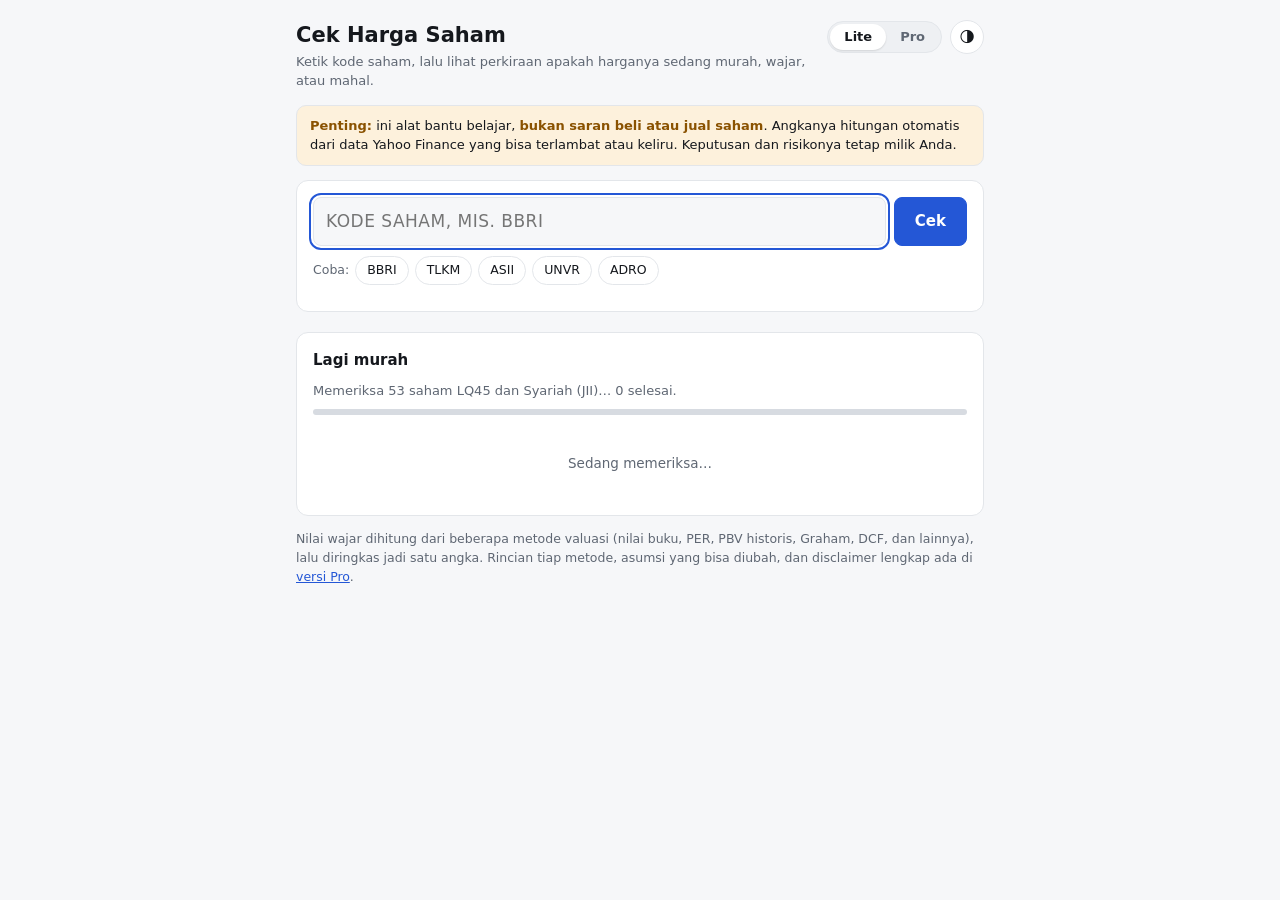
==== app/public/lite.html @ bb484443 "Versi Lite untuk orang awam + mesin bersama engine.js Dua versi tampilan yang bisa ditukar lewat tom" ====
<!doctype html>
<html lang="id">
<head>
<meta charset="utf-8">
<meta name="viewport" content="width=device-width, initial-scale=1">
<title>Cek Harga Saham · versi sederhana</title>
<link rel="stylesheet" href="ui.css">
<script src="engine.js"></script>
<style>
*{box-sizing:border-box}
[hidden]{display:none !important}
body{margin:0;background:var(--bg);color:var(--ink);font:15px/1.5 system-ui,-apple-system,"Segoe UI",Roboto,sans-serif}
.wrap{max-width:720px;margin:0 auto;padding:20px 16px 48px}
h1{font-size:21px;margin:0}
h2{font-size:15px;margin:0 0 10px}
a{color:var(--accent)}
.sub{color:var(--muted);font-size:13px}
.panel{background:var(--panel);border:1px solid var(--line);border-radius:12px;padding:16px}
.sr{position:absolute;width:1px;height:1px;padding:0;margin:-1px;overflow:hidden;clip:rect(0,0,0,0);white-space:nowrap;border:0}
button{font:inherit;background:var(--panel);color:var(--ink);border:1px solid var(--line);border-radius:8px;padding:8px 12px;cursor:pointer}
button:hover{border-color:var(--accent)}
button:disabled{opacity:.6;cursor:default}
input{font:inherit;color:var(--ink);background:var(--bg);border:1px solid var(--line);border-radius:8px;padding:11px 12px}
:focus-visible{outline:2px solid var(--accent);outline-offset:2px}

.warnbar{margin-top:14px;padding:10px 13px;border-radius:10px;background:var(--warn-bg);font-size:13px;border:1px solid var(--line)}
.warnbar b{color:var(--warn)}

/* ---- Kotak cari ---- */
.search{margin-top:14px}
.search form{display:flex;gap:8px}
.search input{flex:1;min-width:0;font-size:17px;text-transform:uppercase;letter-spacing:.5px}
.search button[type=submit]{background:var(--accent);color:var(--accent-ink);border-color:var(--accent);font-weight:600;padding:11px 20px}
/* iOS Safari memperbesar halaman bila kolom isian < 16px mendapat fokus. */
@media(max-width:600px){input{font-size:16px}}
.chips{display:flex;flex-wrap:wrap;gap:6px;margin-top:10px;align-items:center;font-size:12.5px;color:var(--muted)}
.chip{padding:4px 11px;border-radius:999px;font-size:12.5px}
.msg{margin-top:10px;font-size:13.5px;display:flex;align-items:center;gap:8px;flex-wrap:wrap}
.msg.err{color:var(--bad)}
.msg .why{color:var(--muted);flex-basis:100%}
.spin{display:inline-block;width:14px;height:14px;border:2px solid var(--bar);border-top-color:var(--accent);border-radius:50%;animation:sp .8s linear infinite;flex:none}
@keyframes sp{to{transform:rotate(360deg)}}

/* ---- Kartu hasil ---- */
.result{margin-top:14px}
.rhead{display:flex;justify-content:space-between;align-items:baseline;gap:10px;flex-wrap:wrap}
.rhead h2{margin:0;font-size:15px;font-weight:400}
.rcode{font-size:19px;font-weight:700}
.rname{color:var(--muted);font-size:13px}
.verdict{margin-top:14px;padding:16px;border-radius:10px;text-align:center;background:var(--neutral-bg)}
.verdict.v-buy{background:var(--good);color:var(--panel)}
.verdict.v-under{background:var(--good-bg);color:var(--good)}
.verdict.v-fair{background:var(--neutral-bg);color:var(--ink)}
.verdict.v-over{background:var(--bad-bg);color:var(--bad)}
.verdict.v-na{background:var(--neutral-bg);color:var(--muted)}
.vlabel{font-size:25px;font-weight:700;letter-spacing:.3px;line-height:1.2}
.vsub{font-size:14px;margin-top:4px;opacity:.95}
.prices{display:grid;grid-template-columns:1fr 1fr;gap:12px;margin-top:14px;text-align:center}
.prices .b{border:1px solid var(--line);border-radius:10px;padding:11px 8px}
.prices .l{font-size:12px;color:var(--muted)}
.prices .v{font-size:21px;font-weight:650;font-variant-numeric:tabular-nums;margin-top:2px}

/* Garis posisi harga di antara perkiraan terendah & tertinggi. Kedua penanda sengaja ditaruh di ketinggian berbeda
   (harga di atas garis, nilai wajar di bawahnya) supaya tidak pernah saling menutupi saat angkanya berdekatan;
   keterangannya ada di baris legenda di bawah. */
.scale{margin:20px 4px 0;position:relative;height:50px}
.scale .track{position:absolute;left:0;right:0;top:4px;height:8px;border-radius:4px;background:var(--bar)}
.scale .band{position:absolute;top:4px;height:8px;border-radius:4px;background:var(--good-bg);border:1px solid var(--good)}
.scale .fair{position:absolute;top:6px;width:3px;height:14px;margin-left:-1.5px;background:var(--good);border-radius:2px}
.scale .now{position:absolute;top:-2px;width:3px;height:14px;margin-left:-1.5px;background:var(--ink);border-radius:2px}
.scale .ends{position:absolute;top:24px;left:0;right:0;display:flex;justify-content:space-between;font-size:11.5px;color:var(--muted)}
.legend{display:flex;flex-wrap:wrap;gap:4px 16px;font-size:12px;color:var(--muted);margin:0 4px}
.legend span{display:flex;align-items:center;gap:5px}
.legend i{width:3px;height:13px;border-radius:2px;display:inline-block}

.facts{display:grid;grid-template-columns:repeat(3,1fr);gap:8px;margin-top:16px;text-align:center}
.facts > div{border:1px solid var(--line);border-radius:10px;padding:9px 6px}
.facts .l{font-size:11.5px;color:var(--muted);line-height:1.3}
.facts .v{font-size:16px;font-weight:650;font-variant-numeric:tabular-nums;margin-top:3px}
@media(max-width:420px){.facts .l{font-size:11px}}

.flags{margin-top:14px;display:flex;flex-direction:column;gap:7px}
.flag{font-size:13px;padding:9px 11px;border-radius:9px;background:var(--neutral-bg);color:var(--ink)}
.flag.w{background:var(--warn-bg)}
.flag.b{background:var(--bad-bg);color:var(--bad)}

details.exp{margin-top:14px;border:1px solid var(--line);border-radius:10px;background:var(--bg)}
details.exp summary{cursor:pointer;padding:11px 13px;font-weight:600;font-size:14px;list-style:none;display:flex;gap:8px;align-items:center}
details.exp summary::-webkit-details-marker{display:none}
details.exp summary::before{content:"▸";color:var(--muted)}
details.exp[open] summary::before{content:"▾"}
details.exp .body{padding:0 13px 13px;font-size:13.5px;line-height:1.6;color:var(--ink)}
details.exp .body p{margin:0 0 9px}
details.exp .body b{font-weight:650}
.foot{margin-top:14px;font-size:12.5px;color:var(--muted)}

/* ---- Daftar "Lagi murah" ---- */
.listsec{margin-top:20px}
.progress{height:6px;background:var(--bar);border-radius:3px;overflow:hidden;margin-top:8px}
.progress i{display:block;height:100%;background:var(--accent);transition:width .3s}
.rows{display:flex;flex-direction:column;gap:7px;margin-top:12px}
.rowbtn{display:flex;align-items:center;gap:10px;width:100%;text-align:left;padding:10px 12px;border-radius:10px;background:var(--bg)}
.rowbtn .rk{color:var(--muted);font-weight:650;font-variant-numeric:tabular-nums;width:18px;flex:none}
.rowbtn .cd{font-weight:650;width:58px;flex:none}
.rowbtn .nm{color:var(--muted);font-size:12.5px;flex:1;min-width:0;overflow:hidden;text-overflow:ellipsis;white-space:nowrap}
.rowbtn .ds{font-weight:650;font-variant-numeric:tabular-nums;flex:none;color:var(--good)}
/* Baris terpilih ditandai palang tebal di tepi kiri, bukan warna saja (dan aria-current untuk pembaca layar). */
.rowbtn.sel{border-color:var(--accent);box-shadow:inset 4px 0 0 var(--accent)}
@media(max-width:480px){.rowbtn .nm{display:none}}
.pill{display:inline-block;padding:2px 9px;border-radius:999px;font-size:11.5px;font-weight:650;flex:none}
.p-buy{background:var(--good);color:var(--panel)}
.p-under{background:var(--good-bg);color:var(--good)}
.p-fair{background:var(--neutral-bg);color:var(--muted)}
.p-over{background:var(--bad-bg);color:var(--bad)}
.p-na{background:var(--neutral-bg);color:var(--muted)}
.p-warn{background:var(--warn-bg);color:var(--warn)}
.empty{padding:26px 10px;text-align:center;color:var(--muted);font-size:13.5px}
</style>
</head>
<body>
<div class="wrap">
  <div class="topbar">
    <div class="brand">
      <h1>Cek Harga Saham</h1>
      <div class="sub">Ketik kode saham, lalu lihat perkiraan apakah harganya sedang murah, wajar, atau mahal.</div>
    </div>
    <div class="topright">
      <div class="verswitch" role="group" aria-label="Pilih versi tampilan">
        <span class="cur" aria-current="page">Lite</span><a href="index.html">Pro</a>
      </div>
      <button id="theme" type="button"></button>
    </div>
  </div>

  <div class="warnbar"><b>Penting:</b> ini alat bantu belajar, <b>bukan saran beli atau jual saham</b>. Angkanya hitungan
    otomatis dari data Yahoo Finance yang bisa terlambat atau keliru. Keputusan dan risikonya tetap milik Anda.</div>

  <div class="panel search">
    <form id="form">
      <input id="code" placeholder="Kode saham, mis. BBRI" autocomplete="off" aria-label="Kode saham" autofocus>
      <button type="submit" id="go">Cek</button>
    </form>
    <div class="chips">Coba:
      <button class="chip" data-c="BBRI">BBRI</button><button class="chip" data-c="TLKM">TLKM</button>
      <button class="chip" data-c="ASII">ASII</button><button class="chip" data-c="UNVR">UNVR</button>
      <button class="chip" data-c="ADRO">ADRO</button>
    </div>
    <div id="msg"></div>
    <div class="sr" id="live" role="status" aria-live="polite"></div>
  </div>

  <div id="result" class="result"></div>

  <div class="listsec">
    <div class="panel">
      <h2 id="list-title" tabindex="-1">Lagi murah</h2>
      <div class="sub" id="list-desc"></div>
      <div id="list-prog"></div>
      <div class="rows" id="rows"></div>
      <div class="empty" id="rows-empty" hidden></div>
    </div>
  </div>

  <div class="foot">
    Nilai wajar dihitung dari beberapa metode valuasi (nilai buku, PER, PBV historis, Graham, DCF, dan lainnya), lalu
    diringkas jadi satu angka. Rincian tiap metode, asumsi yang bisa diubah, dan disclaimer lengkap ada di
    <a href="index.html">versi Pro</a>.
  </div>
</div>

<script>
// Versi Lite: satu kotak cari + daftar saham termurah. Semua perhitungan, penyimpanan, dan antrean scan memakai
// engine.js yang sama dengan versi Pro, jadi angka di kedua versi selalu sama.

// Tanpa engine.js seluruh skrip ini mati sementara halamannya tetap tergambar lengkap: kotak cari yang tidak
// menghasilkan apa-apa lebih membingungkan daripada pesan galat.
if(typeof readJSON === "undefined"){
  document.getElementById("msg").className = "msg err";
  document.getElementById("msg").textContent =
    "Halaman gagal dimuat sepenuhnya: engine.js tidak terbaca, jadi tombol di halaman ini tidak berfungsi. Muat ulang halaman (Ctrl+F5).";
  throw new Error("engine.js tidak dimuat");
}

const LITE_N = 10;                 // batas jumlah baris daftar "Lagi murah"
const LS_LAST = "idx-scanner-lite-terakhir";
const AGG_WORD = {median:"nilai tengah", mean:"rata-rata", min:"angka paling rendah"};

// Status dari value() diterjemahkan ke bahasa sehari-hari. Keterangan "Wajar" menyebut batasnya (FAIR_BAND di
// engine.js) supaya tidak pernah bertabrakan dengan kalimat ringkas di bawahnya.
const VERDICT = {
  buy:   {cls:"v-buy",   pill:"p-buy",   label:"Murah",           sub:"Harga jauh di bawah perkiraan wajar"},
  under: {cls:"v-under", pill:"p-under", label:"Agak murah",      sub:"Harga sedikit di bawah perkiraan wajar"},
  fair:  {cls:"v-fair",  pill:"p-fair",  label:"Wajar",           sub:`Harga masih di sekitar perkiraan wajar (sampai ${fmtN(FAIR_BAND*100)}% di atasnya)`},
  over:  {cls:"v-over",  pill:"p-over",  label:"Mahal",           sub:`Harga lebih dari ${fmtN(FAIR_BAND*100)}% di atas perkiraan wajar`},
  few:   {cls:"v-na",    pill:"p-na",    label:"Belum bisa dinilai", sub:"Data emiten ini terlalu sedikit untuk dihitung"},
  na:    {cls:"v-na",    pill:"p-na",    label:"Belum bisa dinilai", sub:"Nilai wajarnya tidak bisa dihitung dari data yang ada"},
};
// Nilai wajar belum layak jadi patokan: angka besarnya disembunyikan, bukan cuma diberi catatan kecil.
const vague = v => v.status==="few" || v.status==="na" || v.fair==null;

let shown = null;        // kode yang sedang ditampilkan di kartu hasil
let busyCode = null;     // kode yang sedang dicari lewat kotak cari
let reqSeq = 0;          // nomor pencarian terakhir: jawaban yang lebih lama tidak boleh menimpa yang lebih baru
let errMsg = "";         // pesan gagal dari kotak cari
let infoMsg = "";        // pemberitahuan biasa (bukan kegagalan)
let LP = null;           // progres pemindaian daftar: {total, done, failed, why}
let renderTimer = 0, pauseTimer = 0, pauseSeen = false;

function scheduleRender(){ if(!renderTimer) renderTimer = setTimeout(()=>{ renderTimer = 0; render(); }, 250); }
function announce(text){ $("live").textContent = text; }

// ---------- Kotak cari ----------
function lookUp(raw){
  const codes = parseCodes(raw), code = codes[0];
  if(!code){
    errMsg = "Ketik dulu kode sahamnya, misalnya BBRI.";
    infoMsg = ""; busyCode = null; render(); announce(errMsg); return;
  }
  if(!/^[A-Z]{2,6}$/.test(code)){
    errMsg = `"${code}" bukan kode saham yang benar. Kode saham IDX hanya terdiri dari huruf, misalnya BBRI.`;
    infoMsg = ""; busyCode = null; render(); announce(errMsg); return;
  }
  const prev = shown, req = ++reqSeq;
  busyCode = code; errMsg = ""; shown = code;
  // Versi Pro menerima banyak kode sekaligus; di sini sisanya dilewati, jadi katakan sekalian.
  infoMsg = codes.length > 1
    ? `Versi ini mengecek satu saham sekali jalan, jadi ${codes.slice(1).join(", ")} dilewati. Beberapa kode sekaligus bisa di versi Pro.`
    : "";
  render();
  fetchStock(code, {urgent:true}).then(s=>{
    if(req !== reqSeq) return;        // pengguna sudah mencari kode lain: jangan tukar kartunya
    shown = s.code;
    saveHist(h => [s.code, ...h.filter(x=>x!==s.code)]);
    try{ localStorage.setItem(LS_LAST, s.code); }catch(e){}
    announce(verdictText(s.code));
  }).catch(e=>{
    if(req !== reqSeq) return;
    errMsg = `${code}: ${e.message}`;
    // Gagal: kembalikan kartu yang tadi dibaca, jangan dikosongkan.
    if(shown===code && !DATA[code]) shown = prev;
    announce(errMsg);
  }).finally(()=>{ if(req === reqSeq){ busyCode = null; render(); } });
}
// Yang diumumkan ke pembaca layar adalah jawabannya, bukan sekadar "selesai".
function verdictText(code){
  const s = DATA[code];
  if(!s) return `${code} belum ada datanya.`;
  const V = VERDICT[value(s).status];
  return `${code}: ${V.label}. ${V.sub}.`;
}
// Jeda bersama di engine.js (10–60 detik setelah 429 / jaringan putus) tidak boleh terlihat seperti halaman macet.
function pauseLine(){
  const ms = pausedUntil();
  return ms > 0 ? `Menunggu ${Math.ceil(ms/1000)} detik: ${pauseWhy()}.` : "";
}
function watchPause(){
  const on = pausedUntil() > 0;
  if(on && !pauseSeen){ pauseSeen = true; announce(`Pemeriksaan dijeda sebentar: ${pauseWhy()}.`); }
  if(on && !pauseTimer) pauseTimer = setInterval(()=>{
    if(pausedUntil() <= 0){ clearInterval(pauseTimer); pauseTimer = 0; pauseSeen = false; }
    render();
  }, 1000);
}

function renderMsg(){
  const el = $("msg"), why = pauseLine();
  if(busyCode) return void(el.className = "msg",
    el.innerHTML = `<span class="spin"></span>Mengambil data <b>${esc(busyCode)}</b>…${why ? `<span class="why">${esc(why)}</span>` : ""}`);
  if(errMsg) return void(el.className = "msg err", el.textContent = errMsg);
  if(infoMsg) return void(el.className = "msg", el.textContent = infoMsg);
  el.className = "msg"; el.textContent = "";
}

// ---------- Kartu hasil ----------
// Kalimat ringkas: harga sekarang dibanding perkiraan nilai wajar.
function summarySentence(v){
  const price = `Rp ${fmtN(v.price)}`;
  if(vague(v)) return `Harga ${esc(v.code)} sekarang <b>${price}</b>. Data yang ada belum cukup untuk memperkirakan harga wajarnya, jadi halaman ini belum menilai murah atau mahalnya.`;
  const fair = `Rp ${fmtN(v.fair)}`;
  // Di bawah setengah persen angkanya dibulatkan jadi "0%": sebut saja sama, jangan "0% lebih murah".
  if(Math.abs(v.mos) < 0.005) return `Harga sekarang <b>${price}</b>, kira-kira sama dengan perkiraan harga wajarnya (<b>${fair}</b>).`;
  if(v.mos > 0) return `Harga sekarang <b>${price}</b>, sedangkan perkiraan harga wajarnya <b>${fair}</b>. Jadi harga sekarang sekitar <b>${fmtP(v.mos,0)} lebih murah</b> dari perkiraan itu.`;
  // MoS tidak punya batas bawah: "1.119% lebih mahal" tidak berarti apa-apa, jadi sebut kelipatannya.
  if(v.mos < -1) return `Harga sekarang <b>${price}</b>, sedangkan perkiraan harga wajarnya <b>${fair}</b>. Jadi harga sekarang sekitar <b>${fmtN(v.price/v.fair,1)}x</b> perkiraan itu.`;
  return `Harga sekarang <b>${price}</b>, sedangkan perkiraan harga wajarnya <b>${fair}</b>. Jadi harga sekarang sekitar <b>${fmtP(-v.mos,0)} lebih mahal</b> dari perkiraan itu.`;
}

// Posisi harga di antara perkiraan terendah dan tertinggi dari metode yang terpakai.
function scaleHtml(v){
  if(v.lo==null || v.hi==null || v.fair==null || !(v.hi > v.lo)) return "";
  const lo = Math.min(v.lo, v.price), hi = Math.max(v.hi, v.price), span = hi - lo;
  // Penanda digambar dari titik tengahnya (margin-left −1,5px), jadi dijepit agar tidak keluar dari garis.
  const pct = x => `${Math.min(99.4, Math.max(0.6, (x - lo) / span * 100)).toFixed(1)}%`;
  return `<div class="scale">
    <div class="track"></div>
    <div class="band" style="left:${pct(v.lo)};right:${(100 - (v.hi - lo) / span * 100).toFixed(1)}%"></div>
    <div class="fair" style="left:${pct(v.fair)}"></div>
    <div class="now" style="left:${pct(v.price)}"></div>
    <div class="ends"><span>Rp ${fmtN(lo)}</span><span>Rp ${fmtN(hi)}</span></div>
  </div>
  <div class="legend">
    <span><i style="background:var(--ink)"></i>Harga sekarang (di atas garis)</span>
    <span><i style="background:var(--good)"></i>Perkiraan wajar (di bawah garis)</span>
    <span><i style="background:var(--good-bg);border:1px solid var(--good);width:14px"></i>Rentang ${v.n} metode</span>
  </div>`;
}

// Catatan penting yang harus dibaca orang awam sebelum mempercayai angkanya.
function flagsHtml(v){
  const f = [], murahan = v.status==="buy" || v.status==="under";
  if(v.status==="few") f.push(["w", `Hanya ${v.n} dari ${A.minN} metode minimal yang bisa dihitung untuk saham ini, jadi perkiraan nilai wajarnya belum bisa dipakai.`]);
  // Ekuitas habis dimakan rugi: keadaan neraca paling buruk yang bisa ditemui, jadi disebut paling tegas.
  if(!(v.bvps > 0)) f.push(["b", "Nilai buku (aset bersih per saham) perusahaan ini <b>nol atau negatif</b>, jadi perbandingan harga terhadap nilai buku tidak bisa dipakai dan sisa perkiraannya jauh lebih rapuh."]);
  if(v.weak==="Rugi") f.push(["b", "Perusahaan ini sedang <b>rugi</b>. Perkiraan nilai wajarnya hanya dari nilai aset, dan saham yang terlihat murah saat rugi sering kali murah karena memang bermasalah."]);
  else if(v.weak==="ROE↓") f.push(["w", (v.roe!=null && v.roe < 0
    ? `Perusahaan ini <b>merugi atas modalnya</b> (ROE ${fmtP(v.roe,1)}).`
    : `Keuntungan dibanding modalnya kecil (ROE ${fmtP(v.roe,1)}).`)
    + (murahan ? " Jadi belum tentu murah meski harganya terlihat rendah." : "")]);
  if(isStale(v)) f.push(["w", `Data ini diambil ${esc(fmtT(v.at))} dan sudah agak lama; harga serta angkanya bisa berbeda sekarang. Tekan "Cek ulang" di bawah untuk memperbaruinya.`]);
  const lk = lkInfo(v);
  if(lk.key==="late") f.push(["w", `Laporan keuangan terakhir yang dipakai adalah ${esc(lk.q)}; laporan ${esc(lk.want)} belum ada di Yahoo Finance.`]);
  else if(lk.key==="old") f.push(["b", `Laporan keuangan yang dipakai sudah tertinggal: masih ${esc(lk.q)}, padahal seharusnya sudah ada ${esc(lk.want)}.`]);
  else if(lk.key==="na") f.push(["w", "Periode laporan keuangan tidak diketahui dari data Yahoo Finance."]);
  if(v.partial?.length) f.push(["w", `Sebagian data gagal diambil (${esc(v.partial.join(", "))}), jadi perkiraannya kurang lengkap. Coba cek lagi beberapa saat lagi.`]);
  if(v.pbv!=null && v.pbv < 1) f.push(["", "Harga saham ini di bawah nilai bukunya (aset bersih per saham)."]);
  return f.length ? `<div class="flags">${f.map(([c,t])=>`<div class="flag ${c}">${t}</div>`).join("")}</div>` : "";
}

// Asumsi hitungan dipakai bersama versi Pro lewat localStorage, jadi penjelasannya ikut asumsi yang berlaku,
// bukan angka bawaan yang ditulis tangan.
const methodCount = () => METHODS.filter(m=>A.on[m.id]).length;
const asumsiDiubah = () => Object.keys(DEFAULTS).some(k => k==="on"
  ? METHODS.some(m => !!A.on[m.id] !== !!DEFAULTS.on[m.id])
  : A[k] !== DEFAULTS[k]);
function explainerHtml(){
  const agg = AGG_WORD[A.agg] || "nilai tengah";
  return `<div class="body">
    <p><b>Perkiraan harga wajar</b> adalah ${agg} dari sampai ${methodCount()} cara menghitung harga saham: dari nilai
      aset perusahaan, dari labanya, dari dividennya, dan dari arus kasnya. Tiap cara memberi angka berbeda, dan yang
      dipakai di sini adalah ${agg} dari semuanya. Ini perkiraan kasar, bukan harga yang "seharusnya".</p>
    <p><b>Murah / wajar / mahal</b> hanya membandingkan harga sekarang dengan perkiraan tadi. Disebut
      <b>Murah</b> bila harga minimal ${fmtN(A.mos)}% di bawah perkiraan, <b>Agak murah</b> bila di bawah tapi
      belum sebanyak itu, <b>Wajar</b> bila harga masih dalam ${fmtN(FAIR_BAND*100)}% di atas perkiraan, dan
      <b>Mahal</b> bila lebih dari itu. Dua pengecualian: perusahaan yang sedang rugi tidak pernah diberi label
      <b>Murah</b>, dan saham yang cara hitungnya kurang dari ${fmtN(A.minN)} tidak diberi label sama sekali.</p>
    ${asumsiDiubah() ? `<p><b>Catatan:</b> asumsi hitungan di browser ini sudah diubah dari bawaannya lewat
      <a href="index.html#home">versi Pro</a>, jadi angka di halaman ini mengikuti asumsi itu.</p>` : ""}
    <p><b>Harga ÷ nilai buku</b> (PBV) membandingkan harga dengan kekayaan bersih perusahaan per saham. Di bawah
      1x berarti harga saham lebih murah daripada nilai aset bersihnya di atas kertas.</p>
    <p><b>Harga ÷ laba setahun</b> (PER) kira-kira berapa tahun laba perusahaan untuk menutup harga sahamnya,
      kalau labanya tetap segitu. Semakin kecil semakin murah, tapi angka kecil juga bisa berarti pasar
      memperkirakan labanya akan turun.</p>
    <p><b>Dividen setahun</b> adalah dividen 12 bulan terakhir dibagi harga sekarang. Dividen masa lalu tidak
      menjamin dividen tahun depan.</p>
    <p>Harga saham naik-turun karena banyak hal yang tidak dihitung di sini: prospek bisnis, kualitas manajemen,
      utang, kondisi ekonomi, dan sentimen pasar. Saham yang terlihat murah bisa saja murah karena ada masalah
      yang belum terlihat di laporan keuangan.</p>
  </div>`;
}

function resultHtml(){
  if(!shown) return "";
  const s = DATA[shown];
  if(!s) return "";   // sedang diambil: pesannya ada di kotak cari
  const v = value(s), V = VERDICT[v.status], kabur = vague(v);
  return `<div class="panel" role="region" aria-labelledby="rtitle">
    <div class="rhead">
      <h2 id="rtitle" tabindex="-1" data-fk="title"><span class="rcode">${esc(v.code)}</span> <span class="rname">${esc(v.name || "")}</span></h2>
      <div class="sub">${esc(sectorName(v.sector))}</div>
    </div>
    <div class="verdict ${V.cls}">
      <div class="vlabel">${V.label}</div>
      <div class="vsub">${V.sub}</div>
    </div>
    <div class="prices">
      <div class="b"><div class="l">Harga sekarang</div><div class="v">${v.price==null ? "–" : "Rp " + fmtN(v.price)}</div></div>
      <div class="b"><div class="l">Perkiraan harga wajar</div><div class="v">${kabur ? "–" : "Rp " + fmtN(v.fair)}</div></div>
    </div>
    ${kabur ? "" : scaleHtml(v)}
    <p style="margin:16px 0 0;font-size:14px">${summarySentence(v)}</p>
    <div class="facts">
      <div><div class="l">Harga ÷ nilai buku</div><div class="v">${fmtX(v.pbv)}</div></div>
      <div><div class="l">Harga ÷ laba setahun</div><div class="v">${fmtX(v.per)}</div></div>
      <div><div class="l">Dividen setahun</div><div class="v">${v.dy ? fmtP(v.dy,1) : "–"}</div></div>
    </div>
    ${flagsHtml(v)}
    <details class="exp">
      <summary data-fk="exp">Apa artinya angka-angka ini?</summary>
      ${explainerHtml()}
    </details>
    <div class="foot">Data diambil ${esc(fmtT(v.at))} dari Yahoo Finance.
      <button class="chip" data-fk="recheck" data-recheck="${esc(v.code)}" ${busyCode ? "disabled" : ""}>Cek ulang</button>
      · <a href="index.html#home" data-fk="pro">Lihat hitungan lengkapnya di versi Pro</a></div>
  </div>`;
}

// ---------- Daftar "Lagi murah" ----------
// Gabungan konstituen LQ45 + JII, diurutkan dari diskon terbesar. Dikecualikan: emiten rugi, yang metodenya kurang,
// yang tidak punya nilai wajar, dan yang sebagian datanya gagal diambil — diskon semu dari data tak lengkap tidak
// boleh naik ke peringkat atas. Laba tipis (ROE↓) tetap masuk tapi diberi penanda di barisnya.
function cheapest(){
  return listCodes("mos").filter(c=>DATA[c]).map(c=>value(DATA[c]))
    .filter(s => s.mos!=null && s.mos>0 && s.status!=="few" && s.weak!=="Rugi" && !s.partial?.length)
    .sort((a,b)=>b.mos-a.mos).slice(0, LITE_N);
}
function scanList(){
  const codes = listCodes("mos").filter(c => isStale(DATA[c]));
  LP = {total: codes.length, done: 0, failed: 0, why: {}};
  if(!codes.length){ render(); return; }
  announce(`Memeriksa ${codes.length} saham…`);
  render();
  codes.forEach(c => fetchStock(c).catch(e=>{
    LP.failed++;
    // Sebab sebenarnya per kegagalan: 404 (konstituen yang sudah berganti) jangan dilaporkan sebagai rate limit.
    const w = e.message || "sebab tidak diketahui";
    LP.why[w] = (LP.why[w] || 0) + 1;
  }).finally(()=>{
    LP.done++;
    if(LP.done >= LP.total) announce(`Pemeriksaan selesai: ${LP.total - LP.failed} dari ${LP.total} saham berhasil.`);
    scheduleRender();
  }));
}
// Gagal diam-diam adalah masalah terbesar di sini: daftar yang pendek karena gangguan jaringan terlihat sama
// dengan daftar yang memang pendek. Jadi kegagalannya selalu ditampilkan beserta tombol coba lagi.
function listNote(){
  if(!LP || LP.done < LP.total || !LP.failed) return "";
  const top = Object.entries(LP.why).sort((a,b)=>b[1]-a[1])[0];
  const why = top ? top[0] : pauseWhy();
  const akibat = LP.failed >= LP.total ? "jadi daftar ini belum ada isinya" : "jadi daftar ini belum lengkap";
  return `<div class="flag w" style="margin-top:10px">${LP.failed} dari ${LP.total} saham gagal diambil
    (${esc(why)}), ${akibat}.
    <button class="chip" id="list-retry" style="margin-left:4px">Coba lagi</button></div>`;
}
function renderList(){
  const universe = listCodes("mos"), scanned = universe.filter(c=>DATA[c]).length;
  const busy = LP && LP.done < LP.total;
  const rows = cheapest();
  $("list-desc").textContent = busy
    ? `Memeriksa ${LP.total} saham LQ45 dan Syariah (JII)… ${LP.done} selesai.`
    : rows.length
      ? `${rows.length} saham dengan selisih harga terbesar di bawah perkiraan wajar, dari ${scanned} saham LQ45 dan Syariah (JII) yang sudah diperiksa.`
      : `Dari ${scanned} saham LQ45 dan Syariah (JII) yang sudah diperiksa.`;
  const why = pauseLine();
  setProg(busy
    ? `<div class="progress"><i style="width:${(LP.done/LP.total*100).toFixed(1)}%"></i></div>${why ? `<div class="sub" style="margin-top:6px">${esc(why)}</div>` : ""}`
    : listNote());
  setRows(rows.map((s,i)=>{
    const V = VERDICT[s.status], lemah = s.weak==="ROE↓";
    // Nama perusahaan disembunyikan di layar sempit, jadi isi barisnya diulang lengkap di aria-label.
    const label = `${s.code}${s.name ? ", " + s.name : ""}, ${V.label}, ${fmtP(s.mos,0)} di bawah perkiraan harga wajar`
      + (lemah ? ", laba dibanding modalnya kecil" : "") + `, peringkat ${i+1} dari ${rows.length}`;
    return `<button class="rowbtn panel${s.code===shown ? " sel" : ""}" data-c="${esc(s.code)}"
      aria-label="${esc(label)}"${s.code===shown ? ' aria-current="true"' : ""}>
      <span class="rk">${i+1}</span>
      <span class="cd">${esc(s.code)}</span>
      <span class="nm">${esc(s.name || "")}</span>
      <span class="pill ${V.pill}">${V.label}</span>
      ${lemah ? '<span class="pill p-warn">laba kecil</span>' : ""}
      <span class="ds">${fmtP(s.mos,0)}</span>
    </button>`;
  }).join(""));
  const empty = $("rows-empty");
  empty.hidden = rows.length > 0;
  empty.textContent = busy ? "Sedang memeriksa…"
    : scanned ? "Tidak ada saham yang harganya di bawah perkiraan wajar saat ini."
    : LP && LP.failed ? "Daftar belum bisa dimuat. Tekan tombol “Coba lagi” di atas."
    : "Belum ada data daftar. Muat ulang halaman untuk memindai lagi.";
}
// Halaman digambar ulang tiap 250 ms selama pemindaian daftar. Menulis innerHTML yang isinya sama saja akan
// membuang fokus keyboard, teks yang sedang diblok, dan posisi gulir di dalamnya, jadi tulis hanya bila berubah.
function setIfChanged(el, html){
  if(el.dataset.html === html) return false;
  el.dataset.html = html;
  el.innerHTML = html;
  return true;
}
// Fokus keyboard dikembalikan ke elemen yang sama saat isinya memang berubah.
function setFocusable(el, html, attr){
  const a = document.activeElement;
  const key = a && el.contains(a) ? a.getAttribute(attr) || "" : "";
  if(!setIfChanged(el, html)) return false;
  if(key) el.querySelector(`[${attr}="${CSS.escape(key)}"]`)?.focus({preventScroll:true});
  return true;
}
const setRows = html => setFocusable($("rows"), html, "data-c");
const setProg = html => setFocusable($("list-prog"), html, "id");
function focusResult(){
  const h = $("rtitle");
  if(!h) return;
  h.focus({preventScroll:true});
  h.scrollIntoView({behavior:"smooth", block:"start"});
}

// ---------- Render ----------
function render(){
  renderMsg();
  watchPause();
  const r = $("result");
  const keepOpen = r.querySelector("details.exp")?.open;
  if(setFocusable(r, resultHtml(), "data-fk")){
    const d = r.querySelector("details.exp");
    if(d && keepOpen) d.open = true;
  }
  renderList();
}

function init(){
  loadStore();
  onScan = scheduleRender;
  applyTheme();
  $("theme").onclick = cycleTheme;

  if(location.protocol==="file:"){
    $("msg").className = "msg err";
    $("msg").textContent = "Halaman ini perlu server scan. Buka lewat jalankan.bat (alamat http://localhost:8765), bukan dengan klik dua kali file HTML.";
  }

  $("form").onsubmit = e=>{ e.preventDefault(); lookUp($("code").value); $("code").value = ""; };
  document.addEventListener("click", e=>{
    if(e.target.closest("#list-retry")){
      // Tanpa reset, `strikes` di engine.js masih >= 3 dan kegagalan pertama langsung menghentikan antrean lagi.
      resetScanPause(); scanList();
      announce("Memeriksa ulang daftar."); $("list-title").focus({preventScroll:true});
      return;
    }
    const chip = e.target.closest(".chip[data-c]");
    if(chip) return lookUp(chip.dataset.c);
    const again = e.target.closest("[data-recheck]");
    if(again) return lookUp(again.dataset.recheck);
    const row = e.target.closest(".rowbtn[data-c]");
    if(row){
      const c = row.dataset.c;
      if(isStale(DATA[c])) return lookUp(c);   // jangan sajikan data lama sebagai data sekarang
      shown = c; errMsg = ""; infoMsg = ""; reqSeq++;   // pencarian yang masih jalan tidak boleh menimpa pilihan ini
      try{ localStorage.setItem(LS_LAST, shown); }catch(e2){}
      render(); focusResult(); announce(verdictText(c));
    }
  });
  // Tab lain menyimpan hasil scan atau mengganti tema: ikut perbarui halaman ini.
  window.addEventListener("storage", e=>{
    if(e.key===LS.tema || e.key===null) syncTheme();
    if(e.key===LS.data && mergeData(readJSON(LS.data, {}))) scheduleRender();
  });

  // Kode di alamat (lite.html#BBRI) bisa dibagikan, juga saat hanya tanda pagarnya yang berubah.
  window.addEventListener("hashchange", ()=>{ const c = parseCodes(location.hash.slice(1))[0]; if(c) lookUp(c); });

  const hash = parseCodes(location.hash.slice(1))[0];
  let last = null;
  try{ last = localStorage.getItem(LS_LAST); }catch(e){}
  if(hash) lookUp(hash);
  else if(last && DATA[last]) shown = last;

  render();
  scanList();
}
init();
</script>
</body>
</html>
---- app/public/ui.css ----
/* Warna dan bilah atas yang dipakai bersama versi Pro (index.html) dan versi Lite (lite.html),
   supaya kedua halaman punya tema terang/gelap dan tombol ganti versi yang sama persis. */
:root{
  color-scheme:light dark;
  --bg:#f6f7f9; --panel:#ffffff; --ink:#15181d; --muted:#5f6773; --line:#e3e6ea;
  --accent:#2457d6; --accent-ink:#ffffff; --good:#0e6b3c; --good-bg:#e3f4ea; --warn:#8a5200; --warn-bg:#fdf1dc;
  --bad:#c0362c; --bad-bg:#fbe6e4; --neutral-bg:#eef0f3; --bar:#d7dbe1;
}
:root[data-theme="light"]{color-scheme:light}
@media (prefers-color-scheme: dark){
  :root:not([data-theme="light"]){
    --bg:#0f1115; --panel:#171a20; --ink:#e8eaee; --muted:#9aa2ae; --line:#272c35;
    --accent:#7ea2ff; --accent-ink:#0f1115; --good:#4cc68a; --good-bg:#14301f; --warn:#f0b14a; --warn-bg:#33270f;
    --bad:#ff7b70; --bad-bg:#3a1a18; --neutral-bg:#222731; --bar:#323946;
  }
}
:root[data-theme="dark"]{
  color-scheme:dark;
  --bg:#0f1115; --panel:#171a20; --ink:#e8eaee; --muted:#9aa2ae; --line:#272c35;
  --accent:#7ea2ff; --accent-ink:#0f1115; --good:#4cc68a; --good-bg:#14301f; --warn:#f0b14a; --warn-bg:#33270f;
  --bad:#ff7b70; --bad-bg:#3a1a18; --neutral-bg:#222731; --bar:#323946;
}

/* Bilah atas: judul di kiri, tombol Lite/Pro dan tombol tema di pojok kanan atas. */
.topbar{display:flex;align-items:flex-start;justify-content:space-between;gap:12px 16px;flex-wrap:wrap}
.topbar .brand{min-width:0;flex:1 1 260px}
.topright{display:flex;align-items:center;gap:8px;flex:none;margin-left:auto}
.verswitch{display:flex;background:var(--neutral-bg);border:1px solid var(--line);border-radius:999px;padding:2px}
/* Sisi yang sedang aktif bukan tautan: mengkliknya hanya akan memuat ulang halaman dan membuang hash (#kode / #mos). */
.verswitch a,.verswitch .cur{
  display:block;padding:5px 14px;border-radius:999px;font-size:13px;font-weight:600;line-height:1.3;
  color:var(--muted);text-decoration:none;white-space:nowrap;
}
.verswitch a:hover{color:var(--ink)}
.verswitch .cur{background:var(--panel);color:var(--ink);box-shadow:0 1px 2px rgba(0,0,0,.12)}
.verswitch a:focus-visible,#theme:focus-visible{outline:2px solid var(--accent);outline-offset:2px}
#theme{
  flex:none;width:34px;height:34px;padding:0;border-radius:999px;border:1px solid var(--line);
  background:var(--panel);color:var(--ink);font-size:15px;line-height:1;cursor:pointer;
}
#theme:hover{border-color:var(--accent)}
@media(max-width:420px){
  .verswitch a,.verswitch .cur{padding:5px 11px}
  .topright{gap:6px}
}
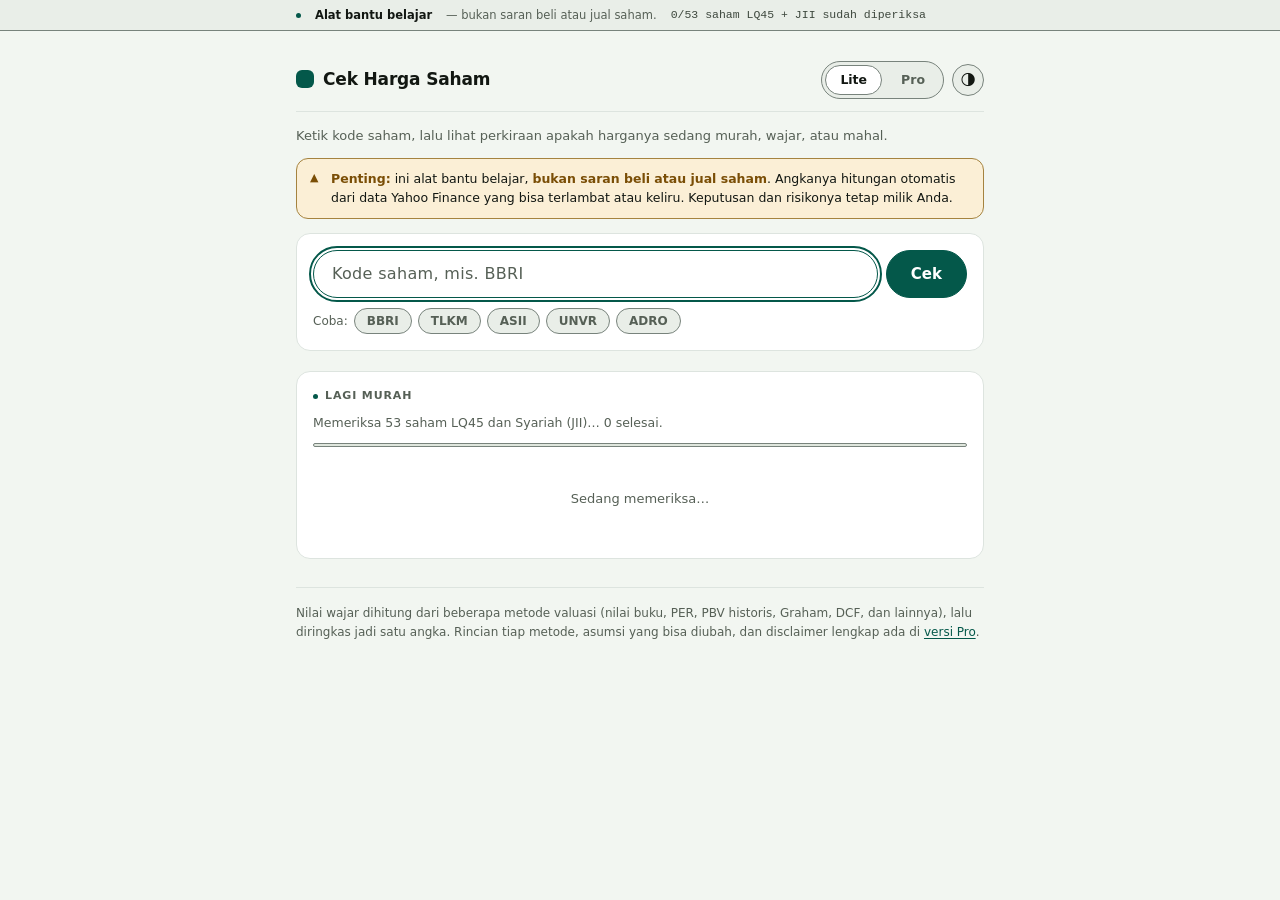
==== commit c8f571e2: "Revamp tampilan: bahasa visual gelap-aksen-mint, sistem desain pindah ke ui.css ui.css naik dari sek" ====
--- a/app/public/lite.html
+++ b/app/public/lite.html
@@ -7,122 +7,169 @@
 <link rel="stylesheet" href="ui.css">
 <script src="engine.js"></script>
 <style>
-*{box-sizing:border-box}
-[hidden]{display:none !important}
-body{margin:0;background:var(--bg);color:var(--ink);font:15px/1.5 system-ui,-apple-system,"Segoe UI",Roboto,sans-serif}
-.wrap{max-width:720px;margin:0 auto;padding:20px 16px 48px}
-h1{font-size:21px;margin:0}
-h2{font-size:15px;margin:0 0 10px}
-a{color:var(--accent)}
-.sub{color:var(--muted);font-size:13px}
-.panel{background:var(--panel);border:1px solid var(--line);border-radius:12px;padding:16px}
-.sr{position:absolute;width:1px;height:1px;padding:0;margin:-1px;overflow:hidden;clip:rect(0,0,0,0);white-space:nowrap;border:0}
-button{font:inherit;background:var(--panel);color:var(--ink);border:1px solid var(--line);border-radius:8px;padding:8px 12px;cursor:pointer}
-button:hover{border-color:var(--accent)}
-button:disabled{opacity:.6;cursor:default}
-input{font:inherit;color:var(--ink);background:var(--bg);border:1px solid var(--line);border-radius:8px;padding:11px 12px}
-:focus-visible{outline:2px solid var(--accent);outline-offset:2px}
-
-.warnbar{margin-top:14px;padding:10px 13px;border-radius:10px;background:var(--warn-bg);font-size:13px;border:1px solid var(--line)}
-.warnbar b{color:var(--warn)}
+/* Hanya yang khusus halaman Lite. Dasarnya — reset, body, .panel, tombol, kolom isian, bentuk kotak cari,
+   chip, pil status, .spin, .progress, .empty, .warnbar, bilah atas, dan pita informasi — ada di ui.css,
+   supaya versi Lite dan Pro tidak pelan-pelan berbeda bentuknya lagi. */
+:root{--font-size:15px}
+.wrap{max-width:720px}
+.ticker .in{max-width:720px}
+/* Dua sasaran fokus lewat program (tabindex="-1"): judul kartu hasil dan judul daftar. Keduanya bukan
+   kontrol, jadi tidak diberi cincin saat difokuskan dari kode; cincin keyboard tetap lewat :focus-visible. */
+#rtitle:focus:not(:focus-visible),#list-title:focus:not(:focus-visible){outline:none}
 
 /* ---- Kotak cari ---- */
 .search{margin-top:14px}
-.search form{display:flex;gap:8px}
-.search input{flex:1;min-width:0;font-size:17px;text-transform:uppercase;letter-spacing:.5px}
-.search button[type=submit]{background:var(--accent);color:var(--accent-ink);border-color:var(--accent);font-weight:600;padding:11px 20px}
-/* iOS Safari memperbesar halaman bila kolom isian < 16px mendapat fokus. */
-@media(max-width:600px){input{font-size:16px}}
-.chips{display:flex;flex-wrap:wrap;gap:6px;margin-top:10px;align-items:center;font-size:12.5px;color:var(--muted)}
-.chip{padding:4px 11px;border-radius:999px;font-size:12.5px}
-.msg{margin-top:10px;font-size:13.5px;display:flex;align-items:center;gap:8px;flex-wrap:wrap}
-.msg.err{color:var(--bad)}
-.msg .why{color:var(--muted);flex-basis:100%}
-.spin{display:inline-block;width:14px;height:14px;border:2px solid var(--bar);border-top-color:var(--accent);border-radius:50%;animation:sp .8s linear infinite;flex:none}
-@keyframes sp{to{transform:rotate(360deg)}}
+/* renderMsg() menulis el.className utuh ("msg" / "msg err"), jadi kelas tata letak apa pun yang ditaruh di
+   #msg lewat HTML akan terhapus pada render pertama: semuanya harus menempel pada .msg sendiri. Saat kosong
+   kotaknya dikempiskan, bukan di-display:none, agar tidak ada lompatan tata letak. */
+.msg{margin-top:12px;padding:9px 12px;border-radius:var(--r-md);background:var(--bg-2);border:1px solid var(--line-2);font-size:12.5px;display:flex;align-items:center;gap:8px;flex-wrap:wrap;width:fit-content;max-width:100%}
+.msg:empty{padding:0;margin:0;border:0;background:none}
+.msg.err{color:var(--bad);background:var(--bad-bg);border-color:var(--bad-line)}
+.msg .why{color:var(--muted);flex-basis:100%;font-size:12px}
 
 /* ---- Kartu hasil ---- */
 .result{margin-top:14px}
-.rhead{display:flex;justify-content:space-between;align-items:baseline;gap:10px;flex-wrap:wrap}
+.rhead{display:flex;justify-content:space-between;align-items:flex-start;gap:10px;flex-wrap:wrap}
 .rhead h2{margin:0;font-size:15px;font-weight:400}
-.rcode{font-size:19px;font-weight:700}
-.rname{color:var(--muted);font-size:13px}
-.verdict{margin-top:14px;padding:16px;border-radius:10px;text-align:center;background:var(--neutral-bg)}
-.verdict.v-buy{background:var(--good);color:var(--panel)}
-.verdict.v-under{background:var(--good-bg);color:var(--good)}
-.verdict.v-fair{background:var(--neutral-bg);color:var(--ink)}
-.verdict.v-over{background:var(--bad-bg);color:var(--bad)}
-.verdict.v-na{background:var(--neutral-bg);color:var(--muted)}
-.vlabel{font-size:25px;font-weight:700;letter-spacing:.3px;line-height:1.2}
-.vsub{font-size:14px;margin-top:4px;opacity:.95}
-.prices{display:grid;grid-template-columns:1fr 1fr;gap:12px;margin-top:14px;text-align:center}
-.prices .b{border:1px solid var(--line);border-radius:10px;padding:11px 8px}
-.prices .l{font-size:12px;color:var(--muted)}
-.prices .v{font-size:21px;font-weight:650;font-variant-numeric:tabular-nums;margin-top:2px}
+.rcode{display:block;font-size:22px;font-weight:800;letter-spacing:-.02em}
+.rname{display:block;color:var(--muted);font-size:12.5px;margin-top:2px}
+
+/* Putusan tetap jadi tokoh utamanya, tapi tidak lagi berupa blok hijau pekat: hijau penuh selebar kartu
+   membuat sebuah keterangan terbaca seperti tombol beli. Tiap keadaan dapat tint + palang tepi kiri +
+   glif sendiri, jadi perbedaannya tidak hanya warna (penting untuk mata yang sulit membedakan merah-hijau).
+   Glifnya sengaja bukan segitiga: ▲ sudah berarti "peringatan" di pita penting dan di catatan kuning, jadi
+   putusan memakai keluarga belah ketupat/lingkaran/kotak — terisi untuk yang lebih kuat, berongga untuk yang
+   lebih lemah — supaya Murah dan Agak murah tetap terbedakan tanpa warna. */
+.verdict{position:relative;margin-top:16px;padding:18px 16px 18px 48px;border-radius:var(--r-md);text-align:left;background:var(--bg-2);border:1px solid var(--line-2);box-shadow:inset 3px 0 0 var(--line-2)}
+.verdict::before{position:absolute;left:17px;top:50%;transform:translateY(-50%);font-size:19px;line-height:1}
+/* Murah dan Agak murah sama-sama keluarga hijau: bedanya tepi pekat + palang 4px + glif terisi. */
+.verdict.v-buy{background:var(--good-bg);border-color:var(--good);color:var(--good);box-shadow:inset 4px 0 0 var(--good)}
+.verdict.v-buy::before{content:"\25C6"}
+.verdict.v-under{background:var(--good-bg);border-color:var(--good-line);color:var(--good);box-shadow:inset 3px 0 0 var(--good)}
+.verdict.v-under::before{content:"\25C7"}
+.verdict.v-fair{background:var(--neutral-bg);border-color:var(--line-2);color:var(--ink);box-shadow:inset 3px 0 0 var(--muted)}
+.verdict.v-fair::before{content:"\25CB";color:var(--muted)}
+.verdict.v-over{background:var(--bad-bg);border-color:var(--bad-line);color:var(--bad);box-shadow:inset 3px 0 0 var(--bad)}
+.verdict.v-over::before{content:"\25A0"}
+.verdict.v-na{background:var(--neutral-bg);border-color:var(--line-2);color:var(--muted);box-shadow:inset 3px 0 0 var(--muted)}
+.verdict.v-na::before{content:"?"}
+.vlabel{font-size:22px;font-weight:700;letter-spacing:-.01em;line-height:1.2}
+/* --muted, bukan opacity: dulu keterangan ini mewarisi warna variannya dan ikut memudar di atas tiap tint. */
+.vsub{font-size:13px;margin-top:3px;color:var(--muted)}
+
+.prices{display:grid;grid-template-columns:1fr 1fr;gap:10px;margin-top:14px;text-align:left}
+.prices .b{background:var(--bg-2);border:1px solid var(--line);border-radius:var(--r-md);padding:12px 14px}
+/* Kotak kedua (perkiraan wajar) bertepi hijau, menyambung ke penanda hijau di garis skala di bawahnya. */
+.prices .b:last-child{border-color:var(--good-line)}
+.prices .l{font-size:10.5px;text-transform:uppercase;letter-spacing:.04em;color:var(--muted);line-height:1.35}
+.prices .v{font-size:22px;font-weight:700;font-family:var(--mono-num);font-variant-numeric:tabular-nums;letter-spacing:-.01em;margin-top:4px}
+/* Di bawah 360px dua kotak berdampingan memaksa "Rp 2.710" patah setelah "Rp", jadi ditumpuk saja. */
+@media(max-width:360px){.prices{grid-template-columns:1fr}}
 
 /* Garis posisi harga di antara perkiraan terendah & tertinggi. Kedua penanda sengaja ditaruh di ketinggian berbeda
    (harga di atas garis, nilai wajar di bawahnya) supaya tidak pernah saling menutupi saat angkanya berdekatan;
-   keterangannya ada di baris legenda di bawah. */
-.scale{margin:20px 4px 0;position:relative;height:50px}
-.scale .track{position:absolute;left:0;right:0;top:4px;height:8px;border-radius:4px;background:var(--bar)}
-.scale .band{position:absolute;top:4px;height:8px;border-radius:4px;background:var(--good-bg);border:1px solid var(--good)}
-.scale .fair{position:absolute;top:6px;width:3px;height:14px;margin-left:-1.5px;background:var(--good);border-radius:2px}
-.scale .now{position:absolute;top:-2px;width:3px;height:14px;margin-left:-1.5px;background:var(--ink);border-radius:2px}
-.scale .ends{position:absolute;top:24px;left:0;right:0;display:flex;justify-content:space-between;font-size:11.5px;color:var(--muted)}
-.legend{display:flex;flex-wrap:wrap;gap:4px 16px;font-size:12px;color:var(--muted);margin:0 4px}
+   keterangannya ada di baris legenda di bawah.
+   Lebar penanda wajib tetap 3px: margin-left:-1.5px adalah separuhnya, dan jepitan 0,6%–99,4% di scaleHtml()
+   adalah separuh lainnya dari hitungan yang sama. Bentuk ujung yang berbeda (belah ketupat untuk harga,
+   lingkaran untuk nilai wajar) ditambahkan agar keduanya juga terbedakan tanpa warna. */
+.scale{margin:20px 4px 0;position:relative;height:52px}
+.scale .track{position:absolute;left:0;right:0;top:4px;height:6px;border-radius:var(--r-pill);background:var(--bar);border:1px solid var(--line-2)}
+.scale .band{position:absolute;top:4px;height:6px;border-radius:var(--r-pill);background:var(--good-bg);border:1px solid var(--good-line)}
+.scale .fair{position:absolute;top:6px;width:3px;height:16px;margin-left:-1.5px;background:var(--good);border-radius:2px}
+.scale .fair::after{content:"";position:absolute;left:50%;bottom:-4px;width:7px;height:7px;margin-left:-3.5px;border-radius:50%;background:var(--good)}
+.scale .now{position:absolute;top:-4px;width:3px;height:16px;margin-left:-1.5px;background:var(--ink);border-radius:2px}
+.scale .now::after{content:"";position:absolute;left:50%;top:-4px;width:7px;height:7px;margin-left:-3.5px;background:var(--ink);transform:rotate(45deg)}
+.scale .ends{position:absolute;top:26px;left:0;right:0;display:flex;justify-content:space-between;font-size:11px;font-family:var(--mono-num);color:var(--muted)}
+.legend{display:flex;flex-wrap:wrap;gap:4px 14px;font-size:11.5px;color:var(--muted);margin:10px 4px 0}
 .legend span{display:flex;align-items:center;gap:5px}
-.legend i{width:3px;height:13px;border-radius:2px;display:inline-block}
-
-.facts{display:grid;grid-template-columns:repeat(3,1fr);gap:8px;margin-top:16px;text-align:center}
-.facts > div{border:1px solid var(--line);border-radius:10px;padding:9px 6px}
-.facts .l{font-size:11.5px;color:var(--muted);line-height:1.3}
-.facts .v{font-size:16px;font-weight:650;font-variant-numeric:tabular-nums;margin-top:3px}
-@media(max-width:420px){.facts .l{font-size:11px}}
-
+.legend i{width:3px;height:13px;border-radius:2px;display:inline-block;position:relative;flex:none}
+.legend i.k-now{background:var(--ink)}
+.legend i.k-now::after{content:"";position:absolute;left:50%;top:-3px;width:6px;height:6px;margin-left:-3px;background:var(--ink);transform:rotate(45deg)}
+.legend i.k-fair{background:var(--good)}
+.legend i.k-fair::after{content:"";position:absolute;left:50%;bottom:-3px;width:6px;height:6px;margin-left:-3px;border-radius:50%;background:var(--good)}
+.legend i.k-band{width:14px;height:8px;border-radius:var(--r-pill);background:var(--good-bg);border:1px solid var(--good-line)}
+
+.rsum{margin:16px 0 0;font-size:13.5px;line-height:1.6;color:var(--muted)}
+.rsum b{color:var(--ink);font-weight:650;font-variant-numeric:tabular-nums}
+
+.facts{display:grid;grid-template-columns:repeat(3,1fr);gap:8px;margin-top:16px;text-align:left}
+.facts > div{background:var(--bg-2);border:1px solid var(--line);border-radius:var(--r-md);padding:10px 12px}
+.facts .l{font-size:10.5px;text-transform:uppercase;letter-spacing:.04em;color:var(--muted);line-height:1.35}
+.facts .v{font-size:17px;font-weight:700;font-family:var(--mono-num);font-variant-numeric:tabular-nums;margin-top:3px}
+/* Ketiga labelnya panjang ("Harga ÷ nilai buku"), jadi di layar tersempit turun ke dua kolom,
+   bukan dikecilkan lagi hurufnya. */
+@media(max-width:420px){.facts .l{font-size:10px;letter-spacing:.02em}}
+@media(max-width:380px){.facts{grid-template-columns:1fr 1fr}}
+
+/* Tiap catatan diberi glif sesuai tingkat bahayanya. Ini bukan hiasan: kuning (waspada) dan merah (bahaya)
+   berdekatan bagi sebagian mata yang sulit membedakan merah-hijau, jadi bentuk inilah pembedanya.
+   .flag juga dipakai sendirian di luar .flags — listNote() mengeluarkan satu. */
 .flags{margin-top:14px;display:flex;flex-direction:column;gap:7px}
-.flag{font-size:13px;padding:9px 11px;border-radius:9px;background:var(--neutral-bg);color:var(--ink)}
-.flag.w{background:var(--warn-bg)}
-.flag.b{background:var(--bad-bg);color:var(--bad)}
-
-details.exp{margin-top:14px;border:1px solid var(--line);border-radius:10px;background:var(--bg)}
-details.exp summary{cursor:pointer;padding:11px 13px;font-weight:600;font-size:14px;list-style:none;display:flex;gap:8px;align-items:center}
+.flag{position:relative;font-size:12.5px;line-height:1.55;padding:10px 12px 10px 34px;border-radius:var(--r-md);background:var(--bg-2);border:1px solid var(--line-2);color:var(--ink)}
+.flag::before{content:"\25CF";position:absolute;left:12px;top:10px;font-size:11px;line-height:1.6;color:var(--muted)}
+.flag.w{background:var(--warn-bg);border-color:var(--warn-line)}
+.flag.w::before{content:"\25B2";color:var(--warn)}
+.flag.b{background:var(--bad-bg);border-color:var(--bad-line);color:var(--bad)}
+.flag.b::before{content:"\2716";color:var(--bad)}
+.flag b{color:inherit;font-weight:650}
+.listnote{margin-top:10px}
+
+/* Kelas exp wajib tetap: render() membaca r.querySelector("details.exp")?.open dan memasangnya kembali
+   tiap kali kartu digambar ulang. Kedua penekan penanda bawaan juga wajib tetap ada. */
+details.exp{margin-top:14px;border:1px solid var(--line-2);border-radius:var(--r-md);background:var(--bg-2);overflow:hidden}
+details.exp summary{cursor:pointer;padding:12px 14px;font-weight:650;font-size:13px;list-style:none;display:flex;gap:10px;align-items:center}
+/* overflow:hidden di atas (yang menjaga sudut membulatnya) akan memotong habis cincin fokus <summary>,
+   karena cincin itu digambar 2px DI LUAR kotaknya. Jadi di sini digambar ke dalam. */
+details.exp summary:focus-visible{outline-offset:-3px}
 details.exp summary::-webkit-details-marker{display:none}
-details.exp summary::before{content:"▸";color:var(--muted)}
-details.exp[open] summary::before{content:"▾"}
-details.exp .body{padding:0 13px 13px;font-size:13.5px;line-height:1.6;color:var(--ink)}
+details.exp summary::before{content:"";flex:none;width:6px;height:6px;border-right:1.5px solid var(--muted);border-bottom:1.5px solid var(--muted);transform:rotate(-45deg);margin-left:2px;transition:transform .15s}
+details.exp[open] summary::before{transform:rotate(45deg)}
+details.exp[open] summary{border-bottom:1px solid var(--line);background:var(--panel-2)}
+details.exp .body{padding:12px 14px;font-size:13px;line-height:1.65;color:var(--muted)}
 details.exp .body p{margin:0 0 9px}
-details.exp .body b{font-weight:650}
-.foot{margin-top:14px;font-size:12.5px;color:var(--muted)}
+details.exp .body p:last-child{margin:0}
+details.exp .body b{font-weight:650;color:var(--ink)}
+/* Kaki di dalam kartu hasil. Kaki halaman memakai .pagefoot di ui.css: dua komponen berbeda yang dulu
+   terlanjur memakai satu nama. */
+.foot{margin-top:16px;padding-top:12px;border-top:1px solid var(--line);font-size:12px;color:var(--muted);display:flex;flex-wrap:wrap;gap:8px;align-items:center}
 
 /* ---- Daftar "Lagi murah" ---- */
 .listsec{margin-top:20px}
-.progress{height:6px;background:var(--bar);border-radius:3px;overflow:hidden;margin-top:8px}
-.progress i{display:block;height:100%;background:var(--accent);transition:width .3s}
-.rows{display:flex;flex-direction:column;gap:7px;margin-top:12px}
-.rowbtn{display:flex;align-items:center;gap:10px;width:100%;text-align:left;padding:10px 12px;border-radius:10px;background:var(--bg)}
-.rowbtn .rk{color:var(--muted);font-weight:650;font-variant-numeric:tabular-nums;width:18px;flex:none}
-.rowbtn .cd{font-weight:650;width:58px;flex:none}
+.rows{display:flex;flex-direction:column;gap:2px;margin-top:10px}
+/* Barisnya bukan .panel lagi, jadi tepinya, latarnya, dan jarak dalamnya ditulis di sini. */
+.rowbtn{display:flex;align-items:center;gap:10px;width:100%;text-align:left;padding:9px 12px;border-radius:var(--r-sm);background:transparent;border:1px solid transparent;font-size:13px;font-weight:400;color:var(--ink)}
+.rowbtn:hover{background:var(--panel-2);border-color:var(--line-2)}
+/* Tanpa penonjolan tiga teratas: ini ujung sebuah urutan, bukan juara dan bukan daftar anjuran. Nomornya
+   sudah ada di lencana dan di aria-label ("peringkat n dari m"). */
+.rowbtn .rk{flex:none;width:20px;height:20px;display:grid;place-items:center;border-radius:6px;background:var(--bg-2);color:var(--muted);font-size:10.5px;font-weight:700;font-variant-numeric:tabular-nums}
+.rowbtn .cd{font-weight:700;width:62px;flex:none;letter-spacing:.01em}
 .rowbtn .nm{color:var(--muted);font-size:12.5px;flex:1;min-width:0;overflow:hidden;text-overflow:ellipsis;white-space:nowrap}
-.rowbtn .ds{font-weight:650;font-variant-numeric:tabular-nums;flex:none;color:var(--good)}
+/* Seukuran kode emitennya, tidak lebih besar: angka diskon bukan tokoh utama baris ini. */
+.rowbtn .ds{font-weight:650;font-size:13px;font-family:var(--mono-num);font-variant-numeric:tabular-nums;flex:none;color:var(--good)}
 /* Baris terpilih ditandai palang tebal di tepi kiri, bukan warna saja (dan aria-current untuk pembaca layar). */
-.rowbtn.sel{border-color:var(--accent);box-shadow:inset 4px 0 0 var(--accent)}
-@media(max-width:480px){.rowbtn .nm{display:none}}
-.pill{display:inline-block;padding:2px 9px;border-radius:999px;font-size:11.5px;font-weight:650;flex:none}
-.p-buy{background:var(--good);color:var(--panel)}
-.p-under{background:var(--good-bg);color:var(--good)}
-.p-fair{background:var(--neutral-bg);color:var(--muted)}
-.p-over{background:var(--bad-bg);color:var(--bad)}
-.p-na{background:var(--neutral-bg);color:var(--muted)}
-.p-warn{background:var(--warn-bg);color:var(--warn)}
-.empty{padding:26px 10px;text-align:center;color:var(--muted);font-size:13.5px}
+.rowbtn.sel{background:var(--panel-2);border-color:var(--line-2);box-shadow:inset 3px 0 0 var(--accent)}
+/* Di layar sempit baris dengan dua pil (mis. "Murah" + "laba kecil") tidak muat: semua anaknya flex:none,
+   jadi angka diskonnya terdorong keluar kartu. Dibiarkan membungkus ke baris kedua. */
+@media(max-width:480px){
+  .rowbtn{flex-wrap:wrap}
+  .rowbtn .nm{display:none}
+  .rowbtn .ds{margin-left:auto}
+}
 </style>
 </head>
 <body>
+<!-- Pita atas: bentuknya diambil dari papan berjalan, geraknya tidak. Teks yang bergerak sendiri adalah isyarat
+     "pasar jalan tanpa Anda", dan itu justru yang tidak boleh disugestikan alat bantu belajar. Isinya satu baris
+     diam: kalimat literasi + satu angka nyata yang memang sudah dihitung halaman ini. -->
+<div class="ticker"><div class="in">
+  <span class="dot"></span><b>Alat bantu belajar</b> — bukan saran beli atau jual saham.
+  <span class="num" id="tick-stat"></span>
+</div></div>
+
 <div class="wrap">
   <div class="topbar">
     <div class="brand">
       <h1>Cek Harga Saham</h1>
-      <div class="sub">Ketik kode saham, lalu lihat perkiraan apakah harganya sedang murah, wajar, atau mahal.</div>
     </div>
     <div class="topright">
       <div class="verswitch" role="group" aria-label="Pilih versi tampilan">
@@ -131,6 +178,8 @@
       <button id="theme" type="button"></button>
     </div>
   </div>
+
+  <div class="lead">Ketik kode saham, lalu lihat perkiraan apakah harganya sedang murah, wajar, atau mahal.</div>
 
   <div class="warnbar"><b>Penting:</b> ini alat bantu belajar, <b>bukan saran beli atau jual saham</b>. Angkanya hitungan
     otomatis dari data Yahoo Finance yang bisa terlambat atau keliru. Keputusan dan risikonya tetap milik Anda.</div>
@@ -153,7 +202,7 @@
 
   <div class="listsec">
     <div class="panel">
-      <h2 id="list-title" tabindex="-1">Lagi murah</h2>
+      <h2 class="sechead" id="list-title" tabindex="-1">Lagi murah</h2>
       <div class="sub" id="list-desc"></div>
       <div id="list-prog"></div>
       <div class="rows" id="rows"></div>
@@ -161,7 +210,7 @@
     </div>
   </div>
 
-  <div class="foot">
+  <div class="pagefoot">
     Nilai wajar dihitung dari beberapa metode valuasi (nilai buku, PER, PBV historis, Graham, DCF, dan lainnya), lalu
     diringkas jadi satu angka. Rincian tiap metode, asumsi yang bisa diubah, dan disclaimer lengkap ada di
     <a href="index.html">versi Pro</a>.
@@ -203,6 +252,7 @@
 let reqSeq = 0;          // nomor pencarian terakhir: jawaban yang lebih lama tidak boleh menimpa yang lebih baru
 let errMsg = "";         // pesan gagal dari kotak cari
 let infoMsg = "";        // pemberitahuan biasa (bukan kegagalan)
+let fileMsg = "";        // halaman dibuka lewat file:// — berlaku terus, jadi diperiksa paling awal
 let LP = null;           // progres pemindaian daftar: {total, done, failed, why}
 let renderTimer = 0, pauseTimer = 0, pauseSeen = false;
 
@@ -264,8 +314,12 @@
 
 function renderMsg(){
   const el = $("msg"), why = pauseLine();
+  // Diperiksa paling awal dan tidak pernah hilang: tanpa server scan tidak ada satu pun tombol yang berguna.
+  if(fileMsg) return void(el.className = "msg err", el.textContent = fileMsg);
+  // Kalimatnya dibungkus satu <span>: .msg adalah kotak flex, jadi tiap potongan teks di antara elemen akan
+  // jadi item sendiri dan gap 8px menyisip di tengah kalimat.
   if(busyCode) return void(el.className = "msg",
-    el.innerHTML = `<span class="spin"></span>Mengambil data <b>${esc(busyCode)}</b>…${why ? `<span class="why">${esc(why)}</span>` : ""}`);
+    el.innerHTML = `<span class="spin"></span><span>Mengambil data <b>${esc(busyCode)}</b>…</span>${why ? `<span class="why">${esc(why)}</span>` : ""}`);
   if(errMsg) return void(el.className = "msg err", el.textContent = errMsg);
   if(infoMsg) return void(el.className = "msg", el.textContent = infoMsg);
   el.className = "msg"; el.textContent = "";
@@ -299,9 +353,9 @@
     <div class="ends"><span>Rp ${fmtN(lo)}</span><span>Rp ${fmtN(hi)}</span></div>
   </div>
   <div class="legend">
-    <span><i style="background:var(--ink)"></i>Harga sekarang (di atas garis)</span>
-    <span><i style="background:var(--good)"></i>Perkiraan wajar (di bawah garis)</span>
-    <span><i style="background:var(--good-bg);border:1px solid var(--good);width:14px"></i>Rentang ${v.n} metode</span>
+    <span><i class="k-now"></i>Harga sekarang (di atas garis)</span>
+    <span><i class="k-fair"></i>Perkiraan wajar (di bawah garis)</span>
+    <span><i class="k-band"></i>Rentang ${v.n} metode</span>
   </div>`;
 }
 
@@ -365,8 +419,8 @@
   const v = value(s), V = VERDICT[v.status], kabur = vague(v);
   return `<div class="panel" role="region" aria-labelledby="rtitle">
     <div class="rhead">
-      <h2 id="rtitle" tabindex="-1" data-fk="title"><span class="rcode">${esc(v.code)}</span> <span class="rname">${esc(v.name || "")}</span></h2>
-      <div class="sub">${esc(sectorName(v.sector))}</div>
+      <h2 id="rtitle" tabindex="-1" data-fk="title"><span class="rcode">${esc(v.code)}</span><span class="rname">${esc(v.name || "")}</span></h2>
+      <span class="chip chip-static">${esc(sectorName(v.sector))}</span>
     </div>
     <div class="verdict ${V.cls}">
       <div class="vlabel">${V.label}</div>
@@ -377,7 +431,7 @@
       <div class="b"><div class="l">Perkiraan harga wajar</div><div class="v">${kabur ? "–" : "Rp " + fmtN(v.fair)}</div></div>
     </div>
     ${kabur ? "" : scaleHtml(v)}
-    <p style="margin:16px 0 0;font-size:14px">${summarySentence(v)}</p>
+    <p class="rsum">${summarySentence(v)}</p>
     <div class="facts">
       <div><div class="l">Harga ÷ nilai buku</div><div class="v">${fmtX(v.pbv)}</div></div>
       <div><div class="l">Harga ÷ laba setahun</div><div class="v">${fmtX(v.per)}</div></div>
@@ -427,9 +481,9 @@
   const top = Object.entries(LP.why).sort((a,b)=>b[1]-a[1])[0];
   const why = top ? top[0] : pauseWhy();
   const akibat = LP.failed >= LP.total ? "jadi daftar ini belum ada isinya" : "jadi daftar ini belum lengkap";
-  return `<div class="flag w" style="margin-top:10px">${LP.failed} dari ${LP.total} saham gagal diambil
+  return `<div class="flag w listnote">${LP.failed} dari ${LP.total} saham gagal diambil
     (${esc(why)}), ${akibat}.
-    <button class="chip" id="list-retry" style="margin-left:4px">Coba lagi</button></div>`;
+    <button class="chip" id="list-retry">Coba lagi</button></div>`;
 }
 function renderList(){
   const universe = listCodes("mos"), scanned = universe.filter(c=>DATA[c]).length;
@@ -440,6 +494,11 @@
     : rows.length
       ? `${rows.length} saham dengan selisih harga terbesar di bawah perkiraan wajar, dari ${scanned} saham LQ45 dan Syariah (JII) yang sudah diperiksa.`
       : `Dari ${scanned} saham LQ45 dan Syariah (JII) yang sudah diperiksa.`;
+  // Angka di pita atas diisi dari keadaan yang memang sudah dihitung di sini, dan hanya ditulis saat berubah
+  // supaya render tiap 250 ms tidak terus-menerus menyentuh DOM.
+  const tick = `${scanned}/${universe.length} saham LQ45 + JII sudah diperiksa`;
+  const tickEl = $("tick-stat");
+  if(tickEl && tickEl.textContent !== tick) tickEl.textContent = tick;
   const why = pauseLine();
   setProg(busy
     ? `<div class="progress"><i style="width:${(LP.done/LP.total*100).toFixed(1)}%"></i></div>${why ? `<div class="sub" style="margin-top:6px">${esc(why)}</div>` : ""}`
@@ -449,7 +508,7 @@
     // Nama perusahaan disembunyikan di layar sempit, jadi isi barisnya diulang lengkap di aria-label.
     const label = `${s.code}${s.name ? ", " + s.name : ""}, ${V.label}, ${fmtP(s.mos,0)} di bawah perkiraan harga wajar`
       + (lemah ? ", laba dibanding modalnya kecil" : "") + `, peringkat ${i+1} dari ${rows.length}`;
-    return `<button class="rowbtn panel${s.code===shown ? " sel" : ""}" data-c="${esc(s.code)}"
+    return `<button class="rowbtn${s.code===shown ? " sel" : ""}" data-c="${esc(s.code)}"
       aria-label="${esc(label)}"${s.code===shown ? ' aria-current="true"' : ""}>
       <span class="rk">${i+1}</span>
       <span class="cd">${esc(s.code)}</span>
@@ -510,10 +569,9 @@
   applyTheme();
   $("theme").onclick = cycleTheme;
 
-  if(location.protocol==="file:"){
-    $("msg").className = "msg err";
-    $("msg").textContent = "Halaman ini perlu server scan. Buka lewat jalankan.bat (alamat http://localhost:8765), bukan dengan klik dua kali file HTML.";
-  }
+  // Lewat state, bukan langsung ke DOM: render() pertama di akhir init() akan menimpa isi #msg.
+  if(location.protocol==="file:")
+    fileMsg = "Halaman ini perlu server scan. Buka lewat jalankan.bat (alamat http://localhost:8765), bukan dengan klik dua kali file HTML.";
 
   $("form").onsubmit = e=>{ e.preventDefault(); lookUp($("code").value); $("code").value = ""; };
   document.addEventListener("click", e=>{
--- a/app/public/ui.css
+++ b/app/public/ui.css
@@ -1,45 +1,306 @@
-/* Warna dan bilah atas yang dipakai bersama versi Pro (index.html) dan versi Lite (lite.html),
-   supaya kedua halaman punya tema terang/gelap dan tombol ganti versi yang sama persis. */
+/* Warna, bentuk, dan komponen dasar yang dipakai bersama versi Pro (index.html) dan versi Lite (lite.html),
+   supaya kedua halaman punya tema terang/gelap, tombol ganti versi, dan bentuk tombol/pil yang sama persis.
+
+   Tampilan gelap adalah wajah utamanya: latar hampir hitam bersemu hijau dingin, kartu hanya satu tingkat lebih
+   terang, dan pemisahnya garis rambut 1px — bukan lompatan terang. Tampilan terang bukan sisa-sisa: hue-nya sama,
+   hanya arah terangnya dibalik, dan aksen mint diganti cemara gelap karena mint di atas putih tidak terbaca.
+
+   Dua jenis garis, dan bedanya penting:
+     --line    garis rambut dekoratif (tepi kartu, baris tabel, pemisah). Sengaja hampir tak terlihat; itulah
+               tampilannya. Tidak pernah menjadi satu-satunya penanda sebuah kontrol atau keadaan.
+     --line-2  batas yang wajib terlihat (>= 3:1) untuk kolom isian, tombol, chip, rel segmen, tepi kolom beku,
+               dan tepi luar setiap rel bar. Di sinilah WCAG 1.4.11 benar-benar dipenuhi.
+
+   Dua hijau, dan bedanya juga penting:
+     --accent  yang bisa ditekan: tombol utama, tautan, cincin fokus, isian .progress, palang baris terpilih.
+               Tidak pernah dipakai sebagai angka atau label yang hanya dibaca.
+               Ditambah tiga tanda tetap yang bukan kontrol: kotak merek di bilah atas, titik .sechead,
+               dan titik di pita atas.
+     --good    semua keterangan yang dibaca: angka diskon, pil berlabel kata, penanda nilai wajar, putusan.
+   Keduanya hijau, jadi perbedaannya tidak boleh bergantung pada warna: bentuk dan peran di ataslah yang
+   membedakannya, dan setiap pil selalu memuat katanya sendiri. */
+
 :root{
   color-scheme:light dark;
-  --bg:#f6f7f9; --panel:#ffffff; --ink:#15181d; --muted:#5f6773; --line:#e3e6ea;
-  --accent:#2457d6; --accent-ink:#ffffff; --good:#0e6b3c; --good-bg:#e3f4ea; --warn:#8a5200; --warn-bg:#fdf1dc;
-  --bad:#c0362c; --bad-bg:#fbe6e4; --neutral-bg:#eef0f3; --bar:#d7dbe1;
+
+  /* Sudut, jarak, dan huruf. Tidak ada webfont: halaman ini harus jalan offline, jadi kesan "display"
+     dibuat dari tebal huruf, spasi antarhuruf, dan huruf kapital kecil saja. */
+  --r-xs:5px; --r-sm:10px; --r-md:12px; --r-lg:14px; --r-pill:999px;
+  --sp-4:16px;
+  --font-ui:system-ui,-apple-system,"Segoe UI",Roboto,sans-serif;
+  --mono-num:ui-monospace,SFMono-Regular,"SF Mono",Menlo,Consolas,"Liberation Mono",monospace;
+  --font-size:14px; --font-line:1.5;
+
+  /* ---- Tema terang (bawaan) ---- */
+  --bg:#f2f6f1; --bg-2:#e9eee8; --panel:#ffffff; --panel-2:#ecf2ea;
+  --ink:#121712; --ink-2:#3e483e; --muted:#566056;
+  --line:#dde4df; --line-2:#78837c; --bar:#dfe6dd;
+  --accent:#04584a; --accent-ink:#ffffff; --accent-soft:#daf1e9;
+  --good:#166a37; --good-bg:#ddf2e2; --good-line:#4a8c66;
+  --warn:#7a4e06; --warn-bg:#fbefd6; --warn-line:#a5833f;
+  --bad:#b9281f; --bad-bg:#fce7e4; --bad-line:#b4645a;
+  --neutral-bg:#edf2ec;
 }
 :root[data-theme="light"]{color-scheme:light}
+
+/* ---- Tema gelap ----
+   Dua blok dengan isi sama persis: satu mengikuti perangkat, satu untuk pilihan "gelap" yang eksplisit.
+   Penjaga :not([data-theme="light"]) wajib ada — tanpa itu, memilih "terang" di perangkat bertema gelap
+   tidak akan menimpa apa pun. cycleTheme() di engine.js yang menulis atribut data-theme ini. */
 @media (prefers-color-scheme: dark){
   :root:not([data-theme="light"]){
-    --bg:#0f1115; --panel:#171a20; --ink:#e8eaee; --muted:#9aa2ae; --line:#272c35;
-    --accent:#7ea2ff; --accent-ink:#0f1115; --good:#4cc68a; --good-bg:#14301f; --warn:#f0b14a; --warn-bg:#33270f;
-    --bad:#ff7b70; --bad-bg:#3a1a18; --neutral-bg:#222731; --bar:#323946;
+    --bg:#0a0e0c; --bg-2:#0e1311; --panel:#121713; --panel-2:#1a201b;
+    --ink:#e8efe8; --ink-2:#c3cdc4; --muted:#9fac9f;
+    --line:#2a332d; --line-2:#6b7d72; --bar:#28302a;
+    --accent:#7cefbb; --accent-ink:#04120d; --accent-soft:#10362a;
+    --good:#54d483; --good-bg:#11291c; --good-line:#3f8560;
+    --warn:#f0bf52; --warn-bg:#2f2512; --warn-line:#856c31;
+    --bad:#ff6b6b; --bad-bg:#351a19; --bad-line:#a2524b;
+    --neutral-bg:#1c221d;
   }
 }
 :root[data-theme="dark"]{
   color-scheme:dark;
-  --bg:#0f1115; --panel:#171a20; --ink:#e8eaee; --muted:#9aa2ae; --line:#272c35;
-  --accent:#7ea2ff; --accent-ink:#0f1115; --good:#4cc68a; --good-bg:#14301f; --warn:#f0b14a; --warn-bg:#33270f;
-  --bad:#ff7b70; --bad-bg:#3a1a18; --neutral-bg:#222731; --bar:#323946;
-}
-
-/* Bilah atas: judul di kiri, tombol Lite/Pro dan tombol tema di pojok kanan atas. */
-.topbar{display:flex;align-items:flex-start;justify-content:space-between;gap:12px 16px;flex-wrap:wrap}
+  --bg:#0a0e0c; --bg-2:#0e1311; --panel:#121713; --panel-2:#1a201b;
+  --ink:#e8efe8; --ink-2:#c3cdc4; --muted:#9fac9f;
+  --line:#2a332d; --line-2:#6b7d72; --bar:#28302a;
+  --accent:#7cefbb; --accent-ink:#04120d; --accent-soft:#10362a;
+  --good:#54d483; --good-bg:#11291c; --good-line:#3f8560;
+  --warn:#f0bf52; --warn-bg:#2f2512; --warn-line:#856c31;
+  --bad:#ff6b6b; --bad-bg:#351a19; --bad-line:#a2524b;
+  --neutral-bg:#1c221d;
+}
+
+/* ================= Dasar halaman ================= */
+*{box-sizing:border-box}
+/* Wajib ada: sembilan elemen disembunyikan lewat el.hidden dari JS, dan beberapa di antaranya punya
+   display:flex/grid dari kelasnya sendiri yang akan mengalahkan [hidden] bawaan peramban. */
+[hidden]{display:none !important}
+body{
+  margin:0;background:var(--bg);color:var(--ink);
+  font:var(--font-size)/var(--font-line) var(--font-ui);
+  -webkit-font-smoothing:antialiased;
+}
+/* max-width-nya beda di tiap halaman (720px Lite / 1300px Pro), jadi hanya itu yang ditimpa di sana. */
+.wrap{margin:0 auto;padding:16px 16px 64px}
+h1{font-size:17px;font-weight:700;letter-spacing:-.01em;margin:0}
+h2{font-size:14px;margin:0 0 10px}
+a{color:var(--accent);text-underline-offset:2px}
+.sub{color:var(--muted);font-size:12.5px}
+.small{font-size:12px}
+.mut{color:var(--muted)}
+.pos{color:var(--good)}
+.neg{color:var(--bad)}
+.lead{margin:14px 0 0;font-size:13px;color:var(--muted)}
+/* Angka selalu rata lebar: kolom Rupiah tidak boleh bergoyang saat diperbarui tiap 250 ms. */
+.num{font-family:var(--mono-num);font-variant-numeric:tabular-nums}
+/* Disembunyikan dari mata, tetap dibaca pembaca layar. Jangan diganti display:none / visibility:hidden:
+   #live, #home-live, dan #list-live memakai kelas ini untuk mengumumkan kemajuan pemindaian. */
+.sr{position:absolute;width:1px;height:1px;padding:0;margin:-1px;overflow:hidden;clip:rect(0,0,0,0);white-space:nowrap;border:0}
+
+/* Satu aturan fokus untuk kedua halaman. Sebelumnya hanya Lite yang punya aturan global, sehingga di Pro
+   sebagian besar tombol hanya mengandalkan cincin bawaan peramban. Sengaja outline saja, tanpa box-shadow:
+   beberapa keadaan terpilih (.rowbtn.sel, tr.sel .stick, .verdict) memakai inset box-shadow sebagai palang
+   tepi kiri, dan halo fokus akan menimpanya persis saat baris itu difokuskan. */
+:focus-visible{outline:2px solid var(--accent);outline-offset:2px}
+
+@media (prefers-reduced-motion:reduce){
+  *{animation-duration:.01ms !important;transition-duration:.01ms !important}
+  /* Pemintal tetap berputar, hanya pelan: ia satu-satunya tanda bahwa permintaan masih berjalan. */
+  .spin{animation-duration:2.4s !important}
+}
+
+/* ================= Tombol ================= */
+/* Semua tombol yang dibuat JS (.chip, .del, .thbtn, .code, .rowbtn, [data-re], [data-act], #list-retry)
+   hanya menulis kelas pengubahnya, tidak pernah kelas dasar — jadi tampilan dasarnya harus tetap menempel
+   pada pemilih elemen `button`, bukan pada sebuah kelas .btn. */
+button{
+  font:inherit;font-size:13px;font-weight:600;line-height:1.2;color:var(--ink);
+  background:var(--panel-2);border:1px solid var(--line-2);border-radius:var(--r-pill);
+  padding:7px 14px;cursor:pointer;
+  transition:background .12s,border-color .12s,color .12s;
+}
+/* Hover tidak lagi memakai --accent: di bahasa warna yang baru, aksen berarti "terpilih / aksi utama". */
+button:hover{background:var(--neutral-bg);border-color:var(--ink-2);color:var(--ink)}
+button:disabled,button[aria-disabled="true"]{opacity:.45;cursor:default}
+button:disabled:hover,button[aria-disabled="true"]:hover{background:var(--panel-2);border-color:var(--line-2)}
+.btn-ghost{background:none;border-color:transparent}
+.btn-ghost:hover{background:var(--panel-2);border-color:var(--line-2)}
+.btn-icon{width:26px;height:26px;padding:0;display:inline-grid;place-items:center;font-size:14px;flex:none}
+.linkbtn{background:none;border:0;padding:0;color:var(--accent);font-weight:600;font-size:12px}
+.linkbtn:hover{background:none;border-color:transparent;text-decoration:underline}
+
+/* ================= Kolom isian ================= */
+input,select,textarea{
+  font:inherit;color:var(--ink);background:var(--bg-2);
+  border:1px solid var(--line-2);border-radius:var(--r-sm);padding:8px 10px;
+  accent-color:var(--accent);
+}
+:is(input,select):hover{border-color:var(--ink-2)}
+:is(input,select):focus{border-color:var(--accent);background:var(--panel)}
+input[type=number]{width:100%;font-family:var(--mono-num)}
+input[type=checkbox]{width:auto}
+/* iOS Safari memperbesar halaman bila kolom isian < 16px mendapat fokus. */
+@media(max-width:600px){input,select,textarea{font-size:16px}}
+
+/* Kotak cari: satu-satunya komponen besar yang dipakai kedua halaman, jadi bentuknya disamakan di sini
+   agar tidak pelan-pelan berbeda lagi seperti sebelumnya (17px vs 18px, 11px vs 10px). */
+.search form{display:flex;gap:8px;align-items:center}
+.search input{
+  flex:1;min-width:0;height:48px;padding:0 18px;border-radius:var(--r-pill);
+  font-size:16px;font-weight:600;letter-spacing:.06em;text-transform:uppercase;
+}
+.search input::placeholder{letter-spacing:.02em;font-weight:500;color:var(--muted);text-transform:none}
+.search button[type=submit]{
+  height:48px;padding:0 24px;border-radius:var(--r-pill);
+  background:var(--accent);color:var(--accent-ink);border-color:var(--accent);
+  font-size:15px;font-weight:700;flex:none;
+}
+.search button[type=submit]:hover{background:var(--accent);border-color:var(--accent);color:var(--accent-ink);filter:brightness(1.07)}
+
+/* ================= Permukaan ================= */
+.panel{background:var(--panel);border:1px solid var(--line);border-radius:var(--r-lg);padding:var(--sp-4)}
+
+/* ================= Kelompok pil (segmen) =================
+   Satu komponen untuk tombol Lite/Pro di bilah atas dan untuk keempat tab di versi Pro.
+   Catatan untuk .tabs: anchor-nya WAJIB tetap anak langsung .tabs dan .tabs harus position:relative —
+   showView() di index.html menghitung tab.offsetLeft terhadap tab.parentElement untuk menggeser tab aktif
+   ke dalam layar sempit. Membungkus anchor di dalam div flex akan mematikan penggeseran itu diam-diam. */
+.verswitch,.tabs{
+  position:relative;display:flex;gap:4px;padding:3px;
+  background:var(--bg-2);border:1px solid var(--line-2);border-radius:var(--r-pill);
+  width:fit-content;max-width:100%;
+}
+.verswitch a,.verswitch .cur,.tabs a{
+  display:block;padding:6px 14px;border:1px solid transparent;border-radius:var(--r-pill);
+  font-size:12.5px;font-weight:600;line-height:1.3;
+  color:var(--muted);text-decoration:none;white-space:nowrap;
+}
+.verswitch a:hover,.tabs a:hover{color:var(--ink);background:var(--panel-2)}
+/* Sisi yang sedang aktif bukan tautan: mengkliknya hanya akan memuat ulang halaman dan membuang hash
+   (#kode / #mos). Jangan dijadikan anchor hanya demi kesimetrisan gaya.
+   Tepi --line-2 wajib ada: isian --accent-soft saja hanya 1,2–1,4:1 terhadap kartu, jadi isian itu
+   sendiri tidak cukup menandai keadaan "aktif". */
+.verswitch .cur,.tabs a[aria-current="page"]{background:var(--panel);color:var(--ink);border-color:var(--line-2)}
+.tabs{overflow-x:auto;scrollbar-width:none;margin:14px 0 12px}
+.tabs::-webkit-scrollbar{display:none}
+/* overflow-x:auto membuat .tabs memotong di kedua sumbu, jadi cincin fokus di luar tab akan terpangkas
+   tinggal 1px. Digambar ke dalam saja; jarak dalam tab (6px) cukup untuk garis 2px. */
+.tabs a:focus-visible{outline-offset:-2px}
+
+/* ================= Chip ================= */
+.chips{display:flex;flex-wrap:wrap;gap:6px;margin-top:10px;align-items:center;font-size:12px;color:var(--muted)}
+.chip{
+  padding:5px 12px;border-radius:var(--r-pill);font-size:12px;font-weight:600;
+  background:var(--bg-2);border:1px solid var(--line-2);color:var(--muted);
+}
+.chip:not(.chip-static):hover{background:var(--panel-2);color:var(--ink);border-color:var(--ink-2)}
+/* Keterangan, bukan tombol: dipakai untuk nama sektor di kartu hasil Lite. Bentuknya sengaja dibuat sama
+   dengan pil status (lebih kecil, huruf lebih tebal, tepi --line), bukan sama dengan chip yang bisa diklik —
+   dan hover-nya dimatikan di atas, karena label yang menyala saat disentuh adalah janji palsu. */
+.chip-static{cursor:default;padding:2px 9px;font-size:11px;font-weight:700;letter-spacing:.02em;border-color:var(--line)}
+
+/* ================= Pil status =================
+   .pill (Lite), .badge (dibuat statusBadge() di engine.js), dan .lk (dibuat lkBadge() di engine.js) adalah
+   komponen yang sama dengan tiga nama. Nama-nama itu TIDAK BOLEH diganti — engine.js yang menulisnya dan
+   teks panduan di index.html menuliskannya apa adanya. Jadi ketiganya hanya dikelompokkan di sini.
+   Catatan: status "few" sengaja memakai b-na / p-na; tidak ada kelas b-few. */
+.pill,.badge,.lk{
+  display:inline-block;padding:2px 9px;border-radius:var(--r-pill);
+  font-size:11px;font-weight:700;letter-spacing:.02em;line-height:1.55;
+  white-space:nowrap;border:1px solid transparent;flex:none;
+}
+/* "Murah" tidak lagi berupa blok hijau penuh. Hijau pekat di sini membuat label keterangan terbaca seperti
+   tombol beli, dan itu persis yang tidak boleh dilakukan alat bantu belajar. Keluarga --good, bukan --accent:
+   ini label yang dibaca, dan --accent dipakai hanya untuk yang bisa ditekan. Bedanya dengan "Agak murah"
+   hanya ketebalan tepi — pembeda sebenarnya ada pada katanya sendiri, yang selalu ada di dalam pilnya. */
+.p-buy,.b-buy{background:var(--good-bg);color:var(--good);border-color:var(--good)}
+.p-under,.b-under,.lk-ok{background:var(--good-bg);color:var(--good);border-color:var(--good-line)}
+.p-fair,.b-fair,.p-na,.b-na,.lk-na{background:var(--bg-2);color:var(--muted);border-color:var(--line-2)}
+.p-over,.b-over,.lk-old{background:var(--bad-bg);color:var(--bad);border-color:var(--bad-line)}
+.p-warn,.lk-late{background:var(--warn-bg);color:var(--warn);border-color:var(--warn-line)}
+
+/* ================= Umpan balik ================= */
+.spin{
+  display:inline-block;width:13px;height:13px;flex:none;vertical-align:-2px;
+  border:2px solid var(--line-2);border-top-color:var(--accent);border-radius:50%;
+  animation:sp .8s linear infinite;
+}
+@keyframes sp{to{transform:rotate(360deg)}}
+
+/* Rel bar wajib punya tepi 1px --line-2: isiannya sengaja dibuat mendekati permukaannya supaya setiap
+   isian dan penanda di ATASNYA lolos 3:1, dan itu membuat siluet relnya sendiri hilang. */
+.progress{height:4px;background:var(--bar);border:1px solid var(--line-2);border-radius:var(--r-pill);overflow:hidden;margin-top:10px}
+.progress i{display:block;height:100%;background:var(--accent);border-radius:var(--r-pill);transition:width .3s}
+
+.empty{padding:32px 16px;text-align:center;color:var(--muted);font-size:13px;line-height:1.6}
+
+/* Glifnya diposisikan absolut, bukan lewat flex: isi pita ini kalimat utuh dengan beberapa <b> di dalamnya,
+   dan display:flex akan menjadikan tiap <b> satu kolom sendiri sehingga kalimatnya pecah. */
+.warnbar{
+  position:relative;margin-top:12px;padding:10px 14px 10px 34px;border-radius:var(--r-md);
+  background:var(--warn-bg);color:var(--ink);font-size:12.5px;line-height:1.55;
+  border:1px solid var(--warn-line);
+}
+.warnbar::before{content:"\25B2";position:absolute;left:13px;top:10px;color:var(--warn);font-size:11px;line-height:1.6}
+.warnbar b{color:var(--warn)}
+/* Tautan di dalam pita kuning memakai --ink: mint di atas kuning hangat saling bertabrakan. */
+.warnbar a{color:var(--ink);text-decoration:underline;text-decoration-color:var(--warn)}
+
+/* Judul bagian kecil bergaya kapital dengan titik aksen — menggantikan judul 15–17px yang membuat setiap
+   panel terlihat seperti jendela terpisah. */
+.sechead{
+  display:flex;align-items:center;gap:7px;margin:0 0 10px;
+  font-size:11px;font-weight:700;letter-spacing:.08em;text-transform:uppercase;color:var(--muted);
+}
+.sechead::before{content:"";width:5px;height:5px;border-radius:var(--r-pill);background:var(--accent);flex:none}
+
+.pagefoot{margin-top:28px;padding-top:16px;border-top:1px solid var(--line);font-size:12px;line-height:1.6;color:var(--muted)}
+
+/* ================= Pita informasi atas =================
+   Bentuk "ticker" diambil, geraknya tidak. Teks berjalan adalah isyarat "pasar bergerak tanpa Anda" yang
+   paling kuat, dan itu justru arti yang harus dihindari alat ini. Isinya satu baris diam: kalimat literasi
+   + satu angka nyata yang memang sudah dihitung halaman. */
+/* Tepinya --line-2, bukan --line: isian --bg-2 hanya 1,04:1 terhadap --bg di tema gelap, jadi tanpa garis
+   yang benar-benar terlihat pita ini tidak terbaca sebagai pita sama sekali. */
+.ticker{
+  background:var(--bg-2);border-bottom:1px solid var(--line-2);
+  font-size:11.5px;line-height:1.4;color:var(--muted);
+}
+.ticker .in{
+  max-width:1300px;margin:0 auto;padding:7px 16px;
+  display:flex;flex-wrap:wrap;align-items:center;gap:6px 14px;
+}
+.ticker b{color:var(--ink);font-weight:650}
+.ticker .dot{width:5px;height:5px;border-radius:var(--r-pill);background:var(--accent);flex:none}
+.ticker .num{color:var(--ink-2)}
+.ticker .num:empty{display:none}
+
+/* ================= Bilah atas ================= */
+.topbar{
+  display:flex;align-items:center;justify-content:space-between;gap:10px 16px;flex-wrap:wrap;
+  padding:14px 0 12px;border-bottom:1px solid var(--line);
+}
 .topbar .brand{min-width:0;flex:1 1 260px}
+/* Tanda kotak membulat buatan sendiri, murni CSS: tidak ada berkas gambar dan tidak meniru lambang siapa pun. */
+.topbar .brand h1::before{
+  content:"";display:inline-block;width:18px;height:18px;border-radius:6px;
+  background:var(--accent);vertical-align:-3px;margin-right:9px;
+}
 .topright{display:flex;align-items:center;gap:8px;flex:none;margin-left:auto}
-.verswitch{display:flex;background:var(--neutral-bg);border:1px solid var(--line);border-radius:999px;padding:2px}
-/* Sisi yang sedang aktif bukan tautan: mengkliknya hanya akan memuat ulang halaman dan membuang hash (#kode / #mos). */
-.verswitch a,.verswitch .cur{
-  display:block;padding:5px 14px;border-radius:999px;font-size:13px;font-weight:600;line-height:1.3;
-  color:var(--muted);text-decoration:none;white-space:nowrap;
-}
-.verswitch a:hover{color:var(--ink)}
-.verswitch .cur{background:var(--panel);color:var(--ink);box-shadow:0 1px 2px rgba(0,0,0,.12)}
-.verswitch a:focus-visible,#theme:focus-visible{outline:2px solid var(--accent);outline-offset:2px}
+/* Isi #theme ditulis engine.js (b.textContent = ikon emoji) setiap applyTheme() dipanggil, jadi markup anak
+   apa pun yang ditaruh di sini akan terhapus. Tombol ini hanya boleh berisi satu glif teks. */
 #theme{
-  flex:none;width:34px;height:34px;padding:0;border-radius:999px;border:1px solid var(--line);
-  background:var(--panel);color:var(--ink);font-size:15px;line-height:1;cursor:pointer;
-}
-#theme:hover{border-color:var(--accent)}
+  flex:none;width:32px;height:32px;padding:0;border-radius:var(--r-pill);
+  border:1px solid var(--line-2);background:var(--bg-2);color:var(--ink);
+  font-size:15px;line-height:1;cursor:pointer;
+}
+#theme:hover{background:var(--panel-2);border-color:var(--ink-2);color:var(--ink)}
+
 @media(max-width:420px){
-  .verswitch a,.verswitch .cur{padding:5px 11px}
+  .verswitch a,.verswitch .cur,.tabs a{padding:6px 11px}
   .topright{gap:6px}
-}
+  .topbar{gap:8px}
+  .topbar .brand h1{font-size:16px}
+  .ticker .in{gap:4px 10px}
+}
